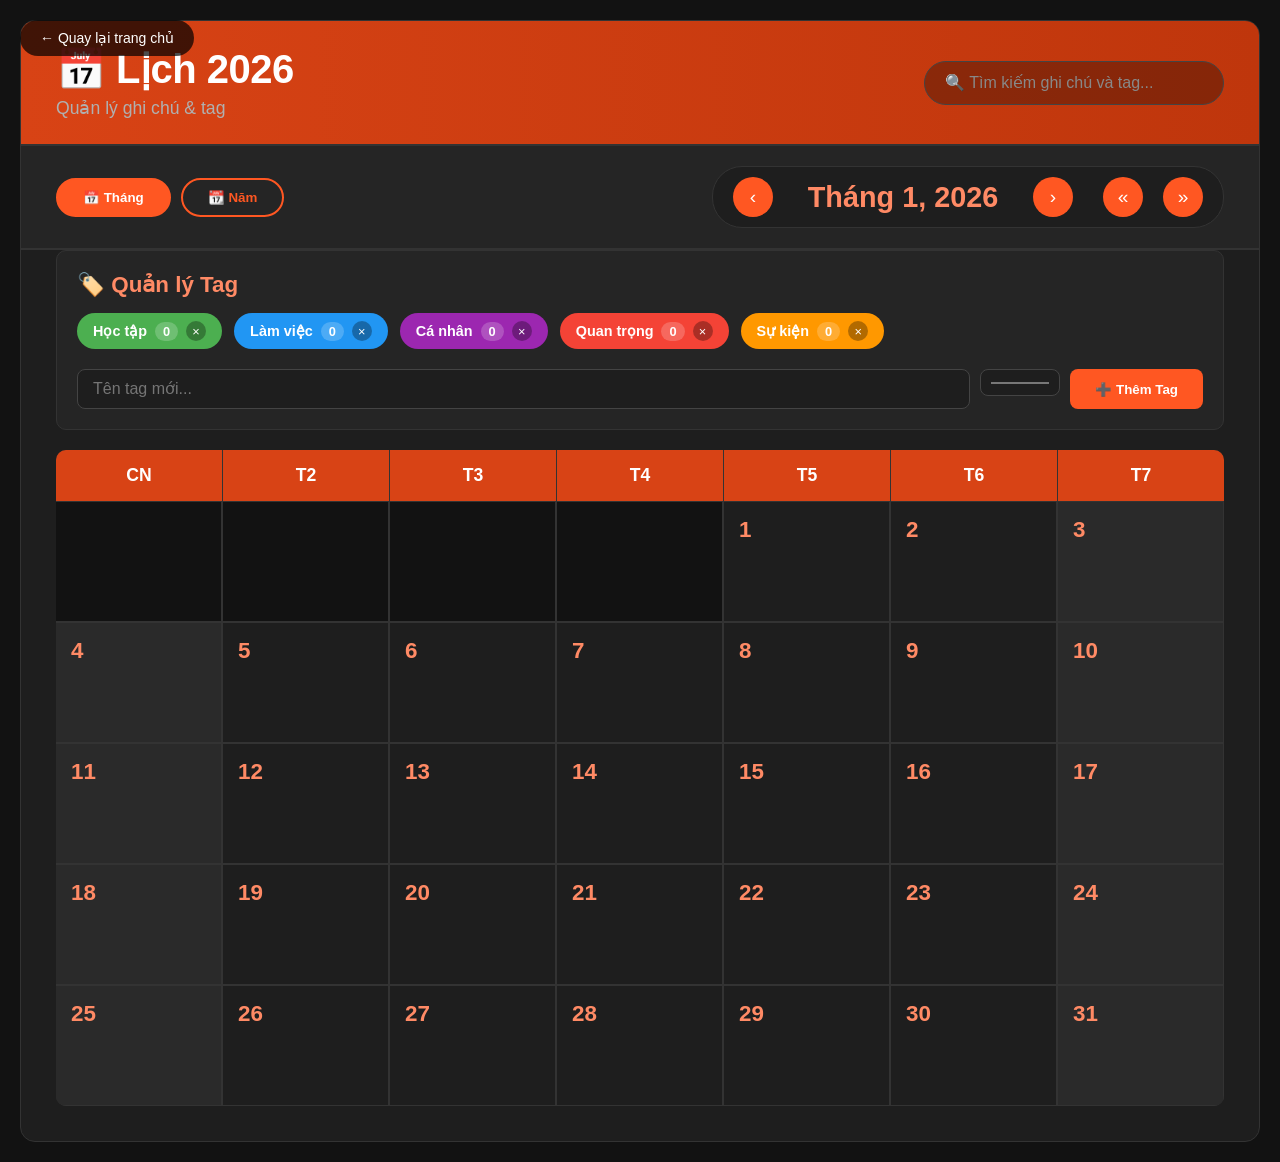
==== calendar.html @ 8f62c70f "Add files via upload" ====
<!DOCTYPE html>
<html lang="vi">
<head>
    <meta charset="UTF-8">
    <meta name="viewport" content="width=device-width, initial-scale=1.0, user-scalable=yes">
    <title>Lịch 2026 - Quản lý Ghi chú & Tag</title>
    <style>
        :root {
            /* Tông màu cam tối */
            --primary-dark: #D84315;
            --primary: #FF5722;
            --primary-light: #FF8A65;
            
            /* Nền tối */
            --bg-dark: #121212;
            --bg-card: #1E1E1E;
            --bg-card-light: #252525;
            --bg-hover: #2D2D2D;
            
            /* Chữ */
            --text-primary: #FFFFFF;
            --text-secondary: #B0B0B0;
            --text-muted: #888888;
            
            /* Border */
            --border-dark: #333333;
            --border-light: #444444;
            
            /* Weekend & Today */
            --weekend-bg: #2A2A2A;
            --today-bg: #332211;
            --today-border: #FF5722;
            
            /* Tags màu */
            --tag-study: #4CAF50;
            --tag-work: #2196F3;
            --tag-personal: #9C27B0;
            --tag-important: #F44336;
            --tag-event: #FF9800;
            --tag-default: #795548;
            
            /* Search highlight */
            --search-highlight: #FF9800;
            --search-bg: #332200;
        }

        /* Reset & Base */
        * {
            margin: 0;
            padding: 0;
            box-sizing: border-box;
            font-family: 'Segoe UI', 'Helvetica Neue', Arial, sans-serif;
        }

        body {
            background-color: var(--bg-dark);
            color: var(--text-primary);
            min-height: 100vh;
            padding: 20px;
        }

        /* Nút quay lại trang chủ */
        .back-home {
            position: fixed;
            top: 20px;
            left: 20px;
            background: rgba(0,0,0,0.7);
            color: white;
            border: none;
            padding: 10px 20px;
            border-radius: 30px;
            cursor: pointer;
            font-size: 14px;
            z-index: 1001;
            display: flex;
            align-items: center;
            gap: 8px;
            transition: all 0.3s;
            text-decoration: none;
            font-weight: 500;
        }

        .back-home:hover {
            background: rgba(0,0,0,0.9);
            transform: translateX(-5px);
        }

        /* Container */
        .container {
            max-width: 1400px;
            margin: 0 auto;
            background-color: var(--bg-card);
            border-radius: 15px;
            overflow: hidden;
            border: 1px solid var(--border-dark);
        }

        /* Header */
        .app-header {
            background: linear-gradient(90deg, var(--primary-dark) 0%, #BF360C 100%);
            padding: 25px 35px;
            display: flex;
            justify-content: space-between;
            align-items: center;
            flex-wrap: wrap;
            gap: 20px;
            border-bottom: 2px solid var(--border-dark);
        }

        .app-title {
            font-size: 2.5rem;
            font-weight: 700;
            letter-spacing: -0.5px;
        }

        .app-subtitle {
            font-size: 1.1rem;
            color: var(--text-secondary);
            margin-top: 5px;
        }

        .search-container {
            position: relative;
            width: 300px;
        }

        #global-search {
            width: 100%;
            padding: 12px 45px 12px 20px;
            background-color: rgba(0, 0, 0, 0.3);
            border: 1px solid var(--border-light);
            border-radius: 30px;
            color: var(--text-primary);
            font-size: 1rem;
            outline: none;
            transition: all 0.3s ease;
        }

        #global-search::placeholder {
            color: var(--text-muted);
        }

        #global-search:focus {
            background-color: rgba(0, 0, 0, 0.4);
            border-color: var(--primary);
            box-shadow: 0 0 0 2px rgba(255, 87, 34, 0.2);
        }

        /* Controls */
        .controls-panel {
            display: flex;
            justify-content: space-between;
            align-items: center;
            padding: 20px 35px;
            background-color: var(--bg-card-light);
            border-bottom: 2px solid var(--border-dark);
            flex-wrap: wrap;
            gap: 20px;
        }

        .view-controls {
            display: flex;
            gap: 10px;
        }

        .view-btn {
            padding: 10px 25px;
            border: 2px solid var(--primary);
            background-color: transparent;
            color: var(--primary);
            border-radius: 25px;
            cursor: pointer;
            font-weight: 600;
            transition: all 0.3s ease;
        }

        .view-btn:hover {
            background-color: var(--primary);
            color: var(--text-primary);
        }

        .view-btn.active {
            background-color: var(--primary);
            color: var(--text-primary);
        }

        .month-navigation {
            display: flex;
            align-items: center;
            gap: 20px;
            background-color: var(--bg-card);
            padding: 10px 20px;
            border-radius: 30px;
            border: 1px solid var(--border-dark);
        }

        .nav-btn {
            background-color: var(--primary);
            color: var(--text-primary);
            border: none;
            width: 40px;
            height: 40px;
            border-radius: 50%;
            font-size: 1.2rem;
            cursor: pointer;
            transition: all 0.3s ease;
            display: flex;
            align-items: center;
            justify-content: center;
        }

        .nav-btn:hover {
            background-color: var(--primary-dark);
            transform: scale(1.1);
        }

        #current-month-year {
            font-size: 1.8rem;
            font-weight: 600;
            color: var(--primary-light);
            min-width: 220px;
            text-align: center;
        }

        /* Tags Manager */
        .tags-manager {
            background-color: var(--bg-card-light);
            padding: 20px;
            border-radius: 10px;
            margin: 0 35px 20px;
            border: 1px solid var(--border-dark);
        }

        .tags-manager h3 {
            color: var(--primary-light);
            margin-bottom: 15px;
            font-size: 1.4rem;
        }

        .tags-container {
            display: flex;
            flex-wrap: wrap;
            gap: 12px;
            margin-bottom: 20px;
        }

        .tag-item {
            padding: 8px 16px;
            border-radius: 20px;
            color: white;
            font-weight: 600;
            font-size: 0.9rem;
            display: flex;
            align-items: center;
            gap: 8px;
            cursor: pointer;
            transition: all 0.2s ease;
            position: relative;
        }

        .tag-item:hover {
            transform: translateY(-2px);
            opacity: 0.9;
        }

        .delete-tag-btn {
            background: rgba(0, 0, 0, 0.3);
            border: none;
            color: white;
            width: 20px;
            height: 20px;
            border-radius: 50%;
            font-size: 0.8rem;
            cursor: pointer;
            display: flex;
            align-items: center;
            justify-content: center;
            transition: all 0.2s ease;
        }

        .delete-tag-btn:hover {
            background: rgba(0, 0, 0, 0.5);
            transform: scale(1.1);
        }

        .tag-count {
            background-color: rgba(255, 255, 255, 0.2);
            padding: 2px 8px;
            border-radius: 10px;
            font-size: 0.8rem;
        }

        .add-tag-form {
            display: flex;
            gap: 10px;
            flex-wrap: wrap;
        }

        #new-tag-name, #new-tag-color {
            padding: 10px 15px;
            background-color: var(--bg-card);
            border: 1px solid var(--border-light);
            border-radius: 8px;
            color: var(--text-primary);
            font-size: 1rem;
            outline: none;
            transition: border-color 0.3s ease;
        }

        #new-tag-name {
            flex: 1;
            min-width: 200px;
        }

        #new-tag-color {
            width: 80px;
            padding: 8px;
            cursor: pointer;
        }

        #new-tag-name:focus, #new-tag-color:focus {
            border-color: var(--primary);
        }

        #add-tag-btn {
            padding: 10px 25px;
            background-color: var(--primary);
            color: white;
            border: none;
            border-radius: 8px;
            cursor: pointer;
            font-weight: 600;
            transition: all 0.3s ease;
        }

        #add-tag-btn:hover {
            background-color: var(--primary-dark);
        }

        /* Calendar Container */
        .calendar-container {
            padding: 0 35px 35px;
        }

        /* Month View */
        .month-view {
            display: none;
        }

        .month-view.active {
            display: block;
        }

        .month-grid {
            display: grid;
            grid-template-columns: repeat(7, 1fr);
            gap: 1px;
            background-color: var(--border-dark);
            border-radius: 10px;
            overflow: hidden;
        }

        .day-header {
            background-color: var(--primary-dark);
            color: var(--text-primary);
            text-align: center;
            padding: 15px 5px;
            font-weight: 700;
            font-size: 1.1rem;
        }

        .day-cell {
            background-color: var(--bg-card);
            padding: 15px;
            min-height: 120px;
            cursor: pointer;
            transition: all 0.2s ease;
            position: relative;
            border-bottom: 1px solid var(--border-dark);
            border-right: 1px solid var(--border-dark);
        }

        .day-cell:hover {
            background-color: var(--bg-hover);
            transform: translateY(-2px);
            z-index: 1;
        }

        .day-cell.weekend {
            background-color: var(--weekend-bg);
        }

        .day-cell.other-month {
            background-color: var(--bg-dark);
            color: var(--text-muted);
        }

        .day-cell.today {
            background-color: var(--today-bg);
            border: 2px solid var(--today-border);
        }

        .day-cell.search-match {
            animation: pulse 1s ease;
            box-shadow: 0 0 0 3px var(--search-highlight);
            background-color: var(--search-bg);
        }

        @keyframes pulse {
            0% { transform: scale(1); }
            50% { transform: scale(1.02); }
            100% { transform: scale(1); }
        }

        .day-number {
            font-weight: 700;
            font-size: 1.4rem;
            color: var(--primary-light);
            margin-bottom: 10px;
        }

        .day-tags {
            display: flex;
            flex-wrap: wrap;
            gap: 4px;
            margin-bottom: 8px;
        }

        .day-tag {
            font-size: 0.7rem;
            padding: 3px 8px;
            border-radius: 10px;
            color: white;
            font-weight: 600;
        }

        .day-notes-preview {
            max-height: 60px;
            overflow: hidden;
            position: relative;
        }

        .note-title {
            font-weight: 600;
            color: var(--text-primary);
            font-size: 0.85rem;
            margin-bottom: 3px;
            white-space: nowrap;
            overflow: hidden;
            text-overflow: ellipsis;
        }

        .note-content-preview {
            font-size: 0.8rem;
            color: var(--text-secondary);
            line-height: 1.3;
            overflow: hidden;
            display: -webkit-box;
            -webkit-line-clamp: 2;
            -webkit-box-orient: vertical;
            line-clamp: 2;
            max-height: 2.6em;
        }

        /* Year View */
        .year-view {
            display: none;
        }

        .year-view.active {
            display: block;
        }

        .year-grid {
            display: grid;
            grid-template-columns: repeat(4, 1fr);
            gap: 20px;
        }

        .year-month {
            background-color: var(--bg-card);
            border-radius: 10px;
            overflow: hidden;
            border: 1px solid var(--border-dark);
            transition: transform 0.3s ease;
        }

        .year-month:hover {
            transform: translateY(-3px);
        }

        .year-month-header {
            background-color: var(--primary-dark);
            color: var(--text-primary);
            padding: 15px;
            text-align: center;
            font-weight: 700;
            font-size: 1.2rem;
        }

        .year-month-days {
            display: grid;
            grid-template-columns: repeat(7, 1fr);
            gap: 1px;
            background-color: var(--border-dark);
            padding: 1px;
        }

        .year-day {
            background-color: var(--bg-card-light);
            padding: 8px 5px;
            font-size: 0.85rem;
            text-align: center;
            min-height: 40px;
            cursor: pointer;
            position: relative;
            font-weight: 600;
            color: var(--text-primary);
        }

        .year-day.search-match {
            background-color: var(--search-bg);
            border: 2px solid var(--search-highlight);
        }

        .year-day.has-tag::after {
            content: '';
            position: absolute;
            bottom: 2px;
            left: 50%;
            transform: translateX(-50%);
            width: 6px;
            height: 6px;
            border-radius: 50%;
        }

        .year-day.has-note::before {
            content: '';
            position: absolute;
            top: 2px;
            left: 2px;
            width: 4px;
            height: 4px;
            background-color: var(--primary);
            border-radius: 50%;
        }

        .year-day.weekend {
            background-color: var(--weekend-bg);
            color: var(--primary-light);
        }

        .year-day.today {
            background-color: var(--today-bg);
            color: var(--primary-light);
            font-weight: bold;
        }

        /* Note Modal */
        .modal {
            display: none;
            position: fixed;
            top: 0;
            left: 0;
            width: 100%;
            height: 100%;
            background-color: rgba(0, 0, 0, 0.8);
            z-index: 1000;
            align-items: center;
            justify-content: center;
            padding: 20px;
        }

        .modal.active {
            display: flex;
            animation: fadeIn 0.3s ease;
        }

        @keyframes fadeIn {
            from { opacity: 0; }
            to { opacity: 1; }
        }

        .modal-content {
            background-color: var(--bg-card);
            width: 100%;
            max-width: 600px;
            border-radius: 15px;
            overflow: hidden;
            border: 1px solid var(--border-dark);
            animation: slideUp 0.4s ease;
        }

        @keyframes slideUp {
            from { transform: translateY(50px); opacity: 0; }
            to { transform: translateY(0); opacity: 1; }
        }

        .modal-header {
            background: linear-gradient(90deg, var(--primary-dark) 0%, #BF360C 100%);
            color: var(--text-primary);
            padding: 20px;
            display: flex;
            justify-content: space-between;
            align-items: center;
            border-bottom: 1px solid var(--border-dark);
        }

        .modal-title {
            font-size: 1.5rem;
            font-weight: 700;
        }

        .close-modal {
            background: none;
            border: none;
            color: var(--text-primary);
            font-size: 2rem;
            cursor: pointer;
            line-height: 1;
            transition: transform 0.3s ease;
        }

        .close-modal:hover {
            transform: rotate(90deg);
        }

        .modal-body {
            padding: 25px;
        }

        .selected-date {
            font-size: 1.3rem;
            color: var(--primary-light);
            margin-bottom: 20px;
            font-weight: 600;
            text-align: center;
            padding-bottom: 15px;
            border-bottom: 1px solid var(--border-dark);
        }

        .note-form-section {
            margin-bottom: 20px;
        }

        .section-title {
            font-size: 1.1rem;
            color: var(--primary-light);
            margin-bottom: 10px;
            font-weight: 600;
        }

        #note-title {
            width: 100%;
            padding: 12px;
            background-color: var(--bg-card-light);
            border: 1px solid var(--border-light);
            border-radius: 8px;
            color: var(--text-primary);
            font-size: 1.1rem;
            font-weight: 600;
            outline: none;
            transition: border-color 0.3s ease;
            margin-bottom: 15px;
        }

        #note-title:focus {
            border-color: var(--primary);
        }

        #note-content {
            width: 100%;
            height: 180px;
            padding: 12px;
            background-color: var(--bg-card-light);
            border: 1px solid var(--border-light);
            border-radius: 8px;
            color: var(--text-primary);
            font-size: 1rem;
            resize: vertical;
            outline: none;
            transition: border-color 0.3s ease;
            line-height: 1.5;
        }

        #note-content:focus {
            border-color: var(--primary);
        }

        .tags-selection {
            display: flex;
            flex-wrap: wrap;
            gap: 10px;
            margin-top: 10px;
        }

        .tag-option {
            padding: 8px 16px;
            border-radius: 20px;
            font-weight: 600;
            cursor: pointer;
            transition: all 0.3s ease;
            border: 2px solid transparent;
            color: white;
        }

        .tag-option:hover {
            transform: translateY(-2px);
            opacity: 0.9;
        }

        .tag-option.selected {
            border: 2px solid white;
            box-shadow: 0 0 0 2px var(--primary-dark);
        }

        .modal-actions {
            display: flex;
            justify-content: flex-end;
            gap: 15px;
            margin-top: 25px;
            padding-top: 20px;
            border-top: 1px solid var(--border-dark);
        }

        .modal-btn {
            padding: 10px 25px;
            border-radius: 25px;
            border: none;
            font-weight: 600;
            cursor: pointer;
            transition: all 0.3s ease;
            font-size: 1rem;
        }

        .save-btn {
            background-color: var(--primary);
            color: white;
        }

        .save-btn:hover {
            background-color: var(--primary-dark);
            transform: translateY(-2px);
        }

        .cancel-btn {
            background-color: var(--bg-card-light);
            color: var(--text-secondary);
            border: 1px solid var(--border-light);
        }

        .cancel-btn:hover {
            background-color: var(--bg-hover);
        }

        .delete-btn {
            background-color: #C62828;
            color: white;
        }

        .delete-btn:hover {
            background-color: #B71C1C;
        }

        /* Search Results Highlight */
        .search-highlight {
            background-color: var(--search-highlight);
            padding: 2px 4px;
            border-radius: 4px;
            font-weight: bold;
            color: black;
        }

        /* Responsive */
        @media (max-width: 1200px) {
            .year-grid {
                grid-template-columns: repeat(3, 1fr);
            }
        }

        @media (max-width: 992px) {
            .month-grid {
                grid-template-columns: repeat(7, 1fr);
            }
            
            .year-grid {
                grid-template-columns: repeat(2, 1fr);
            }
            
            .controls-panel {
                flex-direction: column;
                align-items: stretch;
            }
            
            .month-navigation {
                justify-content: center;
            }
        }

        @media (max-width: 768px) {
            .app-header {
                flex-direction: column;
                text-align: center;
            }
            
            .search-container {
                width: 100%;
            }
            
            .year-grid {
                grid-template-columns: 1fr;
            }
            
            .day-cell {
                min-height: 100px;
                padding: 10px;
            }
            
            .day-number {
                font-size: 1.2rem;
            }
        }

        @media (max-width: 576px) {
            .container {
                border-radius: 8px;
            }
            
            .app-header, .controls-panel, .tags-manager, .calendar-container {
                padding-left: 20px;
                padding-right: 20px;
            }
            
            .add-tag-form {
                flex-direction: column;
            }
            
            #new-tag-name {
                min-width: unset;
            }
        }
    </style>
</head>
<body>
    <a href="index.html" class="back-home">← Quay lại trang chủ</a>

    <div class="container">
        <!-- Header -->
        <header class="app-header">
            <div class="header-left">
                <div class="app-title">📅 Lịch 2026</div>
                <div class="app-subtitle">Quản lý ghi chú & tag</div>
            </div>
            <div class="search-container">
                <input type="text" id="global-search" placeholder="🔍 Tìm kiếm ghi chú và tag...">
            </div>
        </header>

        <!-- Controls -->
        <div class="controls-panel">
            <div class="view-controls">
                <button class="view-btn active" id="month-view-btn" type="button">📅 Tháng</button>
                <button class="view-btn" id="year-view-btn" type="button">📆 Năm</button>
            </div>
            
            <div class="month-navigation">
                <button class="nav-btn" id="prev-month" type="button">‹</button>
                <div id="current-month-year">Tháng 1, 2026</div>
                <button class="nav-btn" id="next-month" type="button">›</button>
                <button class="nav-btn" id="prev-year" type="button" style="margin-left: 10px;">«</button>
                <button class="nav-btn" id="next-year" type="button">»</button>
            </div>
        </div>

        <!-- Tags Manager -->
        <div class="tags-manager">
            <h3>🏷️ Quản lý Tag</h3>
            <div class="tags-container" id="tags-container">
                <!-- Tags sẽ được tạo bằng JavaScript -->
            </div>
            <div class="add-tag-form">
                <input type="text" id="new-tag-name" placeholder="Tên tag mới...">
                <input type="color" id="new-tag-color" value="#FF5722">
                <button id="add-tag-btn" type="button">➕ Thêm Tag</button>
            </div>
        </div>

        <!-- Calendar Views -->
        <div class="calendar-container">
            <!-- Month View -->
            <div class="month-view active" id="month-view">
                <div class="month-grid" id="month-grid">
                    <!-- Calendar sẽ được tạo bằng JavaScript -->
                </div>
            </div>
            
            <!-- Year View -->
            <div class="year-view" id="year-view">
                <div class="year-grid" id="year-grid">
                    <!-- Năm sẽ được tạo bằng JavaScript -->
                </div>
            </div>
        </div>
    </div>

    <!-- Note Modal -->
    <div class="modal" id="note-modal">
        <div class="modal-content">
            <div class="modal-header">
                <div class="modal-title">📝 Ghi chú</div>
                <button class="close-modal" id="close-modal" type="button">×</button>
            </div>
            <div class="modal-body">
                <div class="selected-date" id="selected-date">1 Tháng 1, 2026</div>
                
                <div class="note-form-section">
                    <div class="section-title">📌 Tiêu đề ghi chú</div>
                    <input type="text" id="note-title" placeholder="Nhập tiêu đề...">
                </div>
                
                <div class="note-form-section">
                    <div class="section-title">📄 Nội dung ghi chú</div>
                    <textarea id="note-content" placeholder="Nhập nội dung..."></textarea>
                </div>
                
                <div class="note-form-section">
                    <div class="section-title">🏷️ Chọn Tag</div>
                    <div class="tags-selection" id="tags-selection">
                        <!-- Tag options sẽ được tạo bằng JavaScript -->
                    </div>
                </div>
                
                <div class="modal-actions">
                    <button class="modal-btn delete-btn" id="delete-note" type="button">🗑️ Xóa</button>
                    <button class="modal-btn cancel-btn" id="cancel-note" type="button">❌ Hủy</button>
                    <button class="modal-btn save-btn" id="save-note" type="button">💾 Lưu</button>
                </div>
            </div>
        </div>
    </div>

    <script>
        // Dữ liệu ứng dụng
        const appData = {
            currentYear: 2026,
            currentMonth: 0,
            notes: JSON.parse(localStorage.getItem('calendarNotes')) || {},
            tags: JSON.parse(localStorage.getItem('calendarTags')) || {
                'Học tập': { color: '#4CAF50', count: 0 },
                'Làm việc': { color: '#2196F3', count: 0 },
                'Cá nhân': { color: '#9C27B0', count: 0 },
                'Quan trọng': { color: '#F44336', count: 0 },
                'Sự kiện': { color: '#FF9800', count: 0 }
            },
            selectedDate: null,
            searchQuery: '',
            viewMode: 'month'
        };

        // Tên tháng tiếng Việt
        const monthNames = [
            "Tháng 1", "Tháng 2", "Tháng 3", "Tháng 4", 
            "Tháng 5", "Tháng 6", "Tháng 7", "Tháng 8", 
            "Tháng 9", "Tháng 10", "Tháng 11", "Tháng 12"
        ];

        // Tên ngày trong tuần
        const dayNames = ["CN", "T2", "T3", "T4", "T5", "T6", "T7"];

        // Khởi tạo ứng dụng
        function initApp() {
            updateMonthYearDisplay();
            renderTags();
            renderMonthView();
            renderYearView();
            setupEventListeners();
        }

        // Cập nhật hiển thị tháng/năm
        function updateMonthYearDisplay() {
            const display = document.getElementById('current-month-year');
            if (display) {
                display.textContent = `${monthNames[appData.currentMonth]}, ${appData.currentYear}`;
            }
        }

        // Render tag manager với nút xóa
        function renderTags() {
            const tagsContainer = document.getElementById('tags-container');
            if (!tagsContainer) return;
            
            tagsContainer.innerHTML = '';
            
            Object.entries(appData.tags).forEach(([tagName, tagData]) => {
                const tagElement = document.createElement('div');
                tagElement.className = 'tag-item';
                tagElement.innerHTML = `
                    ${tagName}
                    <span class="tag-count">${tagData.count}</span>
                    <button class="delete-tag-btn" data-tag="${tagName}">×</button>
                `;
                tagElement.style.backgroundColor = tagData.color;
                tagsContainer.appendChild(tagElement);
            });
            
            // Thêm sự kiện xóa tag
            document.querySelectorAll('.delete-tag-btn').forEach(btn => {
                btn.addEventListener('click', function(e) {
                    e.stopPropagation();
                    const tagName = this.getAttribute('data-tag');
                    deleteTag(tagName);
                });
            });
        }

        // Xóa tag
        function deleteTag(tagName) {
            if (!confirm(`Bạn có chắc muốn xóa tag "${tagName}"? Ghi chú có tag này sẽ bị xóa tag đó.`)) {
                return;
            }
            
            // Xóa tag khỏi danh sách
            delete appData.tags[tagName];
            
            // Xóa tag khỏi tất cả các ghi chú
            Object.values(appData.notes).forEach(note => {
                if (note.tags) {
                    note.tags = note.tags.filter(t => t !== tagName);
                }
            });
            
            // Lưu vào localStorage
            localStorage.setItem('calendarNotes', JSON.stringify(appData.notes));
            localStorage.setItem('calendarTags', JSON.stringify(appData.tags));
            
            // Cập nhật giao diện
            renderTags();
            updateCalendarViews();
        }

        // Render month view
        function renderMonthView() {
            const monthGrid = document.getElementById('month-grid');
            if (!monthGrid) return;
            
            monthGrid.innerHTML = '';
            
            // Thêm header các ngày trong tuần
            dayNames.forEach(day => {
                const dayHeader = document.createElement('div');
                dayHeader.className = 'day-header';
                dayHeader.textContent = day;
                monthGrid.appendChild(dayHeader);
            });
            
            // Tính toán ngày đầu tiên và cuối cùng của tháng
            const firstDay = new Date(appData.currentYear, appData.currentMonth, 1);
            const lastDay = new Date(appData.currentYear, appData.currentMonth + 1, 0);
            const daysInMonth = lastDay.getDate();
            const startingDay = firstDay.getDay();
            
            // Thêm các ô trống trước ngày đầu tiên
            for (let i = 0; i < startingDay; i++) {
                const emptyCell = document.createElement('div');
                emptyCell.className = 'day-cell other-month';
                monthGrid.appendChild(emptyCell);
            }
            
            // Thêm các ngày trong tháng
            for (let day = 1; day <= daysInMonth; day++) {
                const dayCell = createDayCell(day);
                monthGrid.appendChild(dayCell);
            }
            
            // Highlight kết quả tìm kiếm
            highlightSearch();
        }

        // Tạo ô ngày cho month view
        function createDayCell(day) {
            const date = new Date(appData.currentYear, appData.currentMonth, day);
            const dateKey = formatDateKey(date);
            const dayCell = document.createElement('div');
            dayCell.className = 'day-cell';
            dayCell.dataset.date = dateKey;
            
            // Kiểm tra cuối tuần
            if (date.getDay() === 0 || date.getDay() === 6) {
                dayCell.classList.add('weekend');
            }
            
            // Kiểm tra ngày hôm nay
            const today = new Date();
            if (date.toDateString() === today.toDateString()) {
                dayCell.classList.add('today');
            }
            
            // Thêm số ngày
            const dayNumber = document.createElement('div');
            dayNumber.className = 'day-number';
            dayNumber.textContent = day;
            dayCell.appendChild(dayNumber);
            
            // Thêm tags
            const noteData = appData.notes[dateKey];
            if (noteData && noteData.tags && noteData.tags.length > 0) {
                const tagsContainer = document.createElement('div');
                tagsContainer.className = 'day-tags';
                
                noteData.tags.forEach(tagName => {
                    const tagElement = document.createElement('span');
                    tagElement.className = 'day-tag';
                    tagElement.textContent = tagName;
                    tagElement.style.backgroundColor = appData.tags[tagName]?.color || '#666';
                    tagsContainer.appendChild(tagElement);
                });
                
                dayCell.appendChild(tagsContainer);
            }
            
            // Thêm xem trước ghi chú
            if (noteData) {
                const notesPreview = document.createElement('div');
                notesPreview.className = 'day-notes-preview';
                
                const noteTitle = document.createElement('div');
                noteTitle.className = 'note-title';
                noteTitle.innerHTML = highlightText(noteData.title || 'Không có tiêu đề');
                notesPreview.appendChild(noteTitle);
                
                const noteContent = document.createElement('div');
                noteContent.className = 'note-content-preview';
                const contentPreview = noteData.content ? noteData.content.substring(0, 100) : '';
                noteContent.innerHTML = highlightText(contentPreview);
                notesPreview.appendChild(noteContent);
                
                dayCell.appendChild(notesPreview);
            }
            
            // Thêm sự kiện click
            dayCell.addEventListener('click', (e) => {
                e.stopPropagation();
                openNoteModal(dateKey);
            });
            
            return dayCell;
        }

        // Render year view
        function renderYearView() {
            const yearGrid = document.getElementById('year-grid');
            if (!yearGrid) return;
            
            yearGrid.innerHTML = '';
            
            for (let month = 0; month < 12; month++) {
                const yearMonth = createYearMonth(month);
                yearGrid.appendChild(yearMonth);
            }
            
            // Highlight kết quả tìm kiếm
            highlightYearSearch();
        }

        // Tạo tháng cho year view
        function createYearMonth(monthIndex) {
            const yearMonth = document.createElement('div');
            yearMonth.className = 'year-month';
            
            const header = document.createElement('div');
            header.className = 'year-month-header';
            header.textContent = monthNames[monthIndex];
            yearMonth.appendChild(header);
            
            const daysGrid = document.createElement('div');
            daysGrid.className = 'year-month-days';
            
            // Thêm header các ngày trong tuần
            dayNames.forEach(day => {
                const dayHeader = document.createElement('div');
                dayHeader.className = 'day-header';
                dayHeader.textContent = day;
                dayHeader.style.fontSize = '0.8rem';
                dayHeader.style.padding = '5px';
                daysGrid.appendChild(dayHeader);
            });
            
            // Tính toán ngày đầu tiên
            const firstDay = new Date(appData.currentYear, monthIndex, 1);
            const lastDay = new Date(appData.currentYear, monthIndex + 1, 0);
            const daysInMonth = lastDay.getDate();
            const startingDay = firstDay.getDay();
            
            // Thêm ô trống
            for (let i = 0; i < startingDay; i++) {
                const emptyDay = document.createElement('div');
                emptyDay.className = 'year-day';
                emptyDay.style.visibility = 'hidden';
                daysGrid.appendChild(emptyDay);
            }
            
            // Thêm các ngày
            for (let day = 1; day <= daysInMonth; day++) {
                const yearDay = createYearDay(monthIndex, day);
                daysGrid.appendChild(yearDay);
            }
            
            yearMonth.appendChild(daysGrid);
            return yearMonth;
        }

        // Tạo ngày cho year view
        function createYearDay(monthIndex, day) {
            const date = new Date(appData.currentYear, monthIndex, day);
            const dateKey = formatDateKey(date);
            const yearDay = document.createElement('div');
            yearDay.className = 'year-day';
            yearDay.textContent = day;
            yearDay.dataset.date = dateKey;
            
            // Kiểm tra cuối tuần
            if (date.getDay() === 0 || date.getDay() === 6) {
                yearDay.classList.add('weekend');
            }
            
            // Kiểm tra ngày hôm nay
            const today = new Date();
            if (date.toDateString() === today.toDateString()) {
                yearDay.classList.add('today');
            }
            
            // Kiểm tra có ghi chú không
            if (appData.notes[dateKey]) {
                yearDay.classList.add('has-note');
            }
            
            // Kiểm tra có tag không
            const noteData = appData.notes[dateKey];
            if (noteData && noteData.tags && noteData.tags.length > 0) {
                yearDay.classList.add('has-tag');
                yearDay.style.borderBottom = `3px solid ${appData.tags[noteData.tags[0]]?.color || '#666'}`;
            }
            
            // Sự kiện click - chỉ mở modal, không chuyển view
            yearDay.addEventListener('click', (e) => {
                e.stopPropagation();
                openNoteModal(dateKey);
            });
            
            return yearDay;
        }

        // Mở modal ghi chú
        function openNoteModal(dateKey) {
            appData.selectedDate = dateKey;
            const date = parseDateKey(dateKey);
            
            // Cập nhật tiêu đề
            const selectedDateElement = document.getElementById('selected-date');
            if (selectedDateElement) {
                selectedDateElement.textContent = 
                    `${date.getDate()} ${monthNames[date.getMonth()]}, ${date.getFullYear()}`;
            }
            
            // Lấy dữ liệu ghi chú hiện tại
            const noteData = appData.notes[dateKey] || { title: '', content: '', tags: [] };
            
            // Điền form
            const noteTitleInput = document.getElementById('note-title');
            const noteContentInput = document.getElementById('note-content');
            if (noteTitleInput) noteTitleInput.value = noteData.title || '';
            if (noteContentInput) noteContentInput.value = noteData.content || '';
            
            // Render tag options
            renderTagOptions(noteData.tags || []);
            
            // Hiển thị modal
            const modal = document.getElementById('note-modal');
            if (modal) {
                modal.classList.add('active');
                
                // Tự động focus
                setTimeout(() => {
                    if (noteTitleInput) noteTitleInput.focus();
                }, 100);
            }
        }

        // Render tag options trong modal
        function renderTagOptions(selectedTags = []) {
            const tagsSelection = document.getElementById('tags-selection');
            if (!tagsSelection) return;
            
            tagsSelection.innerHTML = '';
            
            Object.entries(appData.tags).forEach(([tagName, tagData]) => {
                const tagOption = document.createElement('div');
                tagOption.className = `tag-option ${selectedTags.includes(tagName) ? 'selected' : ''}`;
                tagOption.textContent = tagName;
                tagOption.style.backgroundColor = tagData.color;
                
                tagOption.addEventListener('click', (e) => {
                    e.stopPropagation();
                    tagOption.classList.toggle('selected');
                });
                
                tagsSelection.appendChild(tagOption);
            });
        }

        // Lấy các tag đã chọn
        function getSelectedTags() {
            const tagOptions = document.querySelectorAll('.tag-option.selected');
            return Array.from(tagOptions).map(option => option.textContent);
        }

        // Lưu ghi chú
        function saveNote() {
            if (!appData.selectedDate) return;
            
            const noteTitleInput = document.getElementById('note-title');
            const noteContentInput = document.getElementById('note-content');
            
            if (!noteTitleInput || !noteContentInput) return;
            
            const title = noteTitleInput.value.trim();
            const content = noteContentInput.value.trim();
            const selectedTags = getSelectedTags();
            
            if (!title && !content && selectedTags.length === 0) {
                // Xóa ghi chú nếu không có nội dung
                delete appData.notes[appData.selectedDate];
            } else {
                // Lưu ghi chú
                appData.notes[appData.selectedDate] = {
                    title,
                    content,
                    tags: selectedTags,
                    lastModified: new Date().toISOString()
                };
                
                // Cập nhật tag count
                updateTagCounts();
            }
            
            // Lưu vào localStorage
            localStorage.setItem('calendarNotes', JSON.stringify(appData.notes));
            localStorage.setItem('calendarTags', JSON.stringify(appData.tags));
            
            // Cập nhật giao diện
            updateCalendarViews();
            closeNoteModal();
        }

        // Xóa ghi chú
        function deleteNote() {
            if (!appData.selectedDate) return;
            
            if (confirm('Bạn có chắc chắn muốn xóa ghi chú này?')) {
                delete appData.notes[appData.selectedDate];
                
                // Cập nhật tag counts
                updateTagCounts();
                
                // Lưu vào localStorage
                localStorage.setItem('calendarNotes', JSON.stringify(appData.notes));
                localStorage.setItem('calendarTags', JSON.stringify(appData.tags));
                
                // Cập nhật giao diện
                updateCalendarViews();
                closeNoteModal();
            }
        }

        // Cập nhật số lần sử dụng tag
        function updateTagCounts() {
            // Reset counts
            Object.keys(appData.tags).forEach(tagName => {
                appData.tags[tagName].count = 0;
            });
            
            // Đếm lại
            Object.values(appData.notes).forEach(note => {
                if (note.tags) {
                    note.tags.forEach(tagName => {
                        if (appData.tags[tagName]) {
                            appData.tags[tagName].count++;
                        }
                    });
                }
            });
        }

        // Đóng modal
        function closeNoteModal() {
            const modal = document.getElementById('note-modal');
            if (modal) {
                modal.classList.remove('active');
            }
            appData.selectedDate = null;
        }

        // Thêm tag mới
        function addNewTag() {
            const tagNameInput = document.getElementById('new-tag-name');
            const tagColorInput = document.getElementById('new-tag-color');
            
            if (!tagNameInput || !tagColorInput) return;
            
            const tagName = tagNameInput.value.trim();
            const tagColor = tagColorInput.value;
            
            if (!tagName) {
                alert('Vui lòng nhập tên tag!');
                return;
            }
            
            if (appData.tags[tagName]) {
                alert('Tag này đã tồn tại!');
                return;
            }
            
            // Thêm tag mới
            appData.tags[tagName] = {
                color: tagColor,
                count: 0
            };
            
            // Lưu vào localStorage
            localStorage.setItem('calendarTags', JSON.stringify(appData.tags));
            
            // Cập nhật giao diện
            renderTags();
            
            // Reset form
            tagNameInput.value = '';
        }

        // Tìm kiếm
        function performSearch() {
            const searchInput = document.getElementById('global-search');
            if (searchInput) {
                appData.searchQuery = searchInput.value.toLowerCase().trim();
                highlightSearch();
                highlightYearSearch();
            }
        }

        // Highlight kết quả tìm kiếm trong month view
        function highlightSearch() {
            // Xóa highlight cũ
            document.querySelectorAll('.day-cell.search-match').forEach(cell => {
                cell.classList.remove('search-match');
            });
            
            if (!appData.searchQuery) {
                document.querySelectorAll('.search-highlight').forEach(el => {
                    el.outerHTML = el.innerHTML;
                });
                return;
            }
            
            // Highlight trong month view
            const dayCells = document.querySelectorAll('.day-cell');
            dayCells.forEach(cell => {
                const noteData = appData.notes[cell.dataset.date];
                if (noteData) {
                    const title = noteData.title || '';
                    const content = noteData.content || '';
                    const tags = noteData.tags || [];
                    
                    const searchText = `${title} ${content} ${tags.join(' ')}`.toLowerCase();
                    
                    if (searchText.includes(appData.searchQuery)) {
                        cell.classList.add('search-match');
                        
                        // Highlight text
                        const titleElement = cell.querySelector('.note-title');
                        const contentElement = cell.querySelector('.note-content-preview');
                        
                        if (titleElement) {
                            titleElement.innerHTML = highlightText(title);
                        }
                        if (contentElement) {
                            contentElement.innerHTML = highlightText(content.substring(0, 100));
                        }
                    }
                }
            });
        }

        // Highlight kết quả tìm kiếm trong year view
        function highlightYearSearch() {
            // Xóa highlight cũ
            document.querySelectorAll('.year-day.search-match').forEach(cell => {
                cell.classList.remove('search-match');
            });
            
            if (!appData.searchQuery) return;
            
            // Highlight trong year view
            const yearDays = document.querySelectorAll('.year-day');
            yearDays.forEach(day => {
                const noteData = appData.notes[day.dataset.date];
                if (noteData) {
                    const title = noteData.title || '';
                    const content = noteData.content || '';
                    const tags = noteData.tags || [];
                    
                    const searchText = `${title} ${content} ${tags.join(' ')}`.toLowerCase();
                    
                    if (searchText.includes(appData.searchQuery)) {
                        day.classList.add('search-match');
                    }
                }
            });
        }

        // Highlight text với search query
        function highlightText(text) {
            if (!appData.searchQuery || !text) return text;
            
            try {
                const regex = new RegExp(`(${escapeRegExp(appData.searchQuery)})`, 'gi');
                return text.replace(regex, '<span class="search-highlight">$1</span>');
            } catch (e) {
                return text;
            }
        }

        // Escape regex special characters
        function escapeRegExp(string) {
            return string.replace(/[.*+?^${}()|[\]\\]/g, '\\$&');
        }

        // Cập nhật tất cả views
        function updateCalendarViews() {
            renderMonthView();
            renderYearView();
            renderTags();
        }

        // Chuyển đổi view mode
        function switchViewMode(mode) {
            appData.viewMode = mode;
            
            // Cập nhật nút
            const monthViewBtn = document.getElementById('month-view-btn');
            const yearViewBtn = document.getElementById('year-view-btn');
            if (monthViewBtn) monthViewBtn.classList.toggle('active', mode === 'month');
            if (yearViewBtn) yearViewBtn.classList.toggle('active', mode === 'year');
            
            // Hiển thị view đúng
            const monthView = document.getElementById('month-view');
            const yearView = document.getElementById('year-view');
            if (monthView) monthView.classList.toggle('active', mode === 'month');
            if (yearView) yearView.classList.toggle('active', mode === 'year');
        }

        // Chuyển tháng
        function changeMonth(delta) {
            appData.currentMonth += delta;
            
            if (appData.currentMonth < 0) {
                appData.currentMonth = 11;
                appData.currentYear--;
            } else if (appData.currentMonth > 11) {
                appData.currentMonth = 0;
                appData.currentYear++;
            }
            
            updateMonthYearDisplay();
            renderMonthView();
        }

        // Chuyển năm
        function changeYear(delta) {
            appData.currentYear += delta;
            updateMonthYearDisplay();
            renderMonthView();
            renderYearView();
        }

        // Format date key
        function formatDateKey(date) {
            return `${date.getFullYear()}-${String(date.getMonth() + 1).padStart(2, '0')}-${String(date.getDate()).padStart(2, '0')}`;
        }

        // Parse date key
        function parseDateKey(dateKey) {
            const [year, month, day] = dateKey.split('-').map(Number);
            return new Date(year, month - 1, day);
        }

        // Thiết lập event listeners
        function setupEventListeners() {
            // Navigation
            const prevMonthBtn = document.getElementById('prev-month');
            const nextMonthBtn = document.getElementById('next-month');
            const prevYearBtn = document.getElementById('prev-year');
            const nextYearBtn = document.getElementById('next-year');
            
            if (prevMonthBtn) prevMonthBtn.addEventListener('click', () => changeMonth(-1));
            if (nextMonthBtn) nextMonthBtn.addEventListener('click', () => changeMonth(1));
            if (prevYearBtn) prevYearBtn.addEventListener('click', () => changeYear(-1));
            if (nextYearBtn) nextYearBtn.addEventListener('click', () => changeYear(1));
            
            // View modes
            const monthViewBtn = document.getElementById('month-view-btn');
            const yearViewBtn = document.getElementById('year-view-btn');
            
            if (monthViewBtn) monthViewBtn.addEventListener('click', () => switchViewMode('month'));
            if (yearViewBtn) yearViewBtn.addEventListener('click', () => switchViewMode('year'));
            
            // Tags
            const addTagBtn = document.getElementById('add-tag-btn');
            const newTagNameInput = document.getElementById('new-tag-name');
            
            if (addTagBtn) addTagBtn.addEventListener('click', addNewTag);
            if (newTagNameInput) {
                newTagNameInput.addEventListener('keypress', (e) => {
                    if (e.key === 'Enter') addNewTag();
                });
            }
            
            // Search
            const globalSearch = document.getElementById('global-search');
            if (globalSearch) {
                globalSearch.addEventListener('input', performSearch);
            }
            
            // Modal
            const closeModalBtn = document.getElementById('close-modal');
            const cancelNoteBtn = document.getElementById('cancel-note');
            const saveNoteBtn = document.getElementById('save-note');
            const deleteNoteBtn = document.getElementById('delete-note');
            
            if (closeModalBtn) closeModalBtn.addEventListener('click', closeNoteModal);
            if (cancelNoteBtn) cancelNoteBtn.addEventListener('click', closeNoteModal);
            if (saveNoteBtn) saveNoteBtn.addEventListener('click', saveNote);
            if (deleteNoteBtn) deleteNoteBtn.addEventListener('click', deleteNote);
            
            // Đóng modal khi click bên ngoài
            const modal = document.getElementById('note-modal');
            if (modal) {
                modal.addEventListener('click', (e) => {
                    if (e.target === modal) {
                        closeNoteModal();
                    }
                });
            }
            
            // Keyboard shortcuts
            document.addEventListener('keydown', (e) => {
                // ESC để đóng modal
                if (e.key === 'Escape' && modal && modal.classList.contains('active')) {
                    closeNoteModal();
                }
                
                // Ctrl+S để lưu trong modal
                if (e.ctrlKey && e.key === 's' && modal && modal.classList.contains('active')) {
                    e.preventDefault();
                    saveNote();
                }
            });
        }

        // Khởi chạy ứng dụng khi trang tải xong
        document.addEventListener('DOMContentLoaded', initApp);
    </script>
</body>
</html>
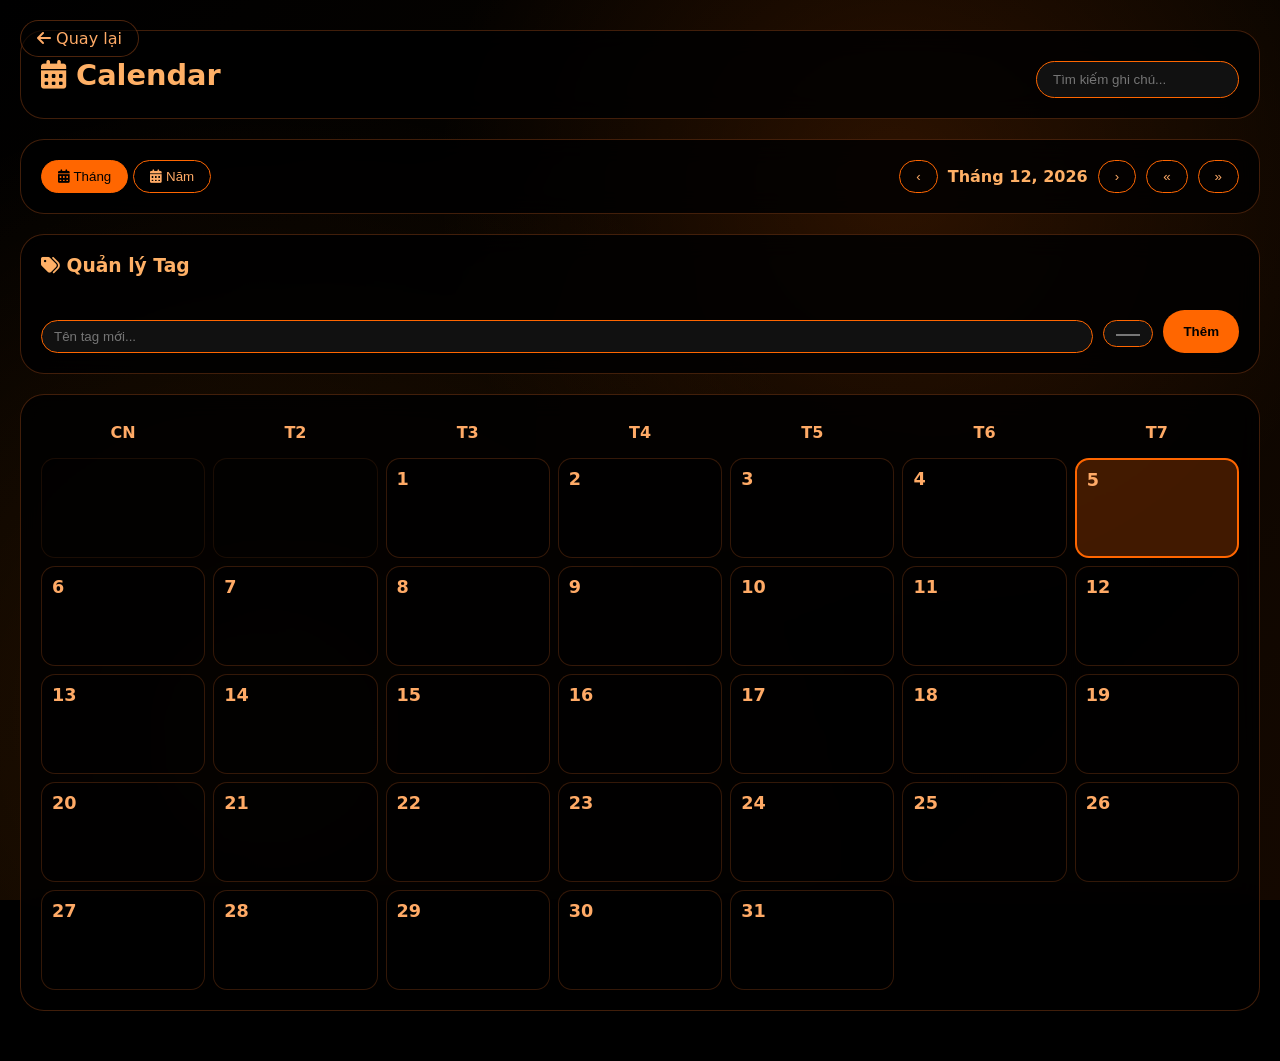
==== commit 3cfe9322: "Add files via upload" ====
--- a/calendar.html
+++ b/calendar.html
@@ -2,1671 +2,950 @@
 <html lang="vi">
 <head>
     <meta charset="UTF-8">
-    <meta name="viewport" content="width=device-width, initial-scale=1.0, user-scalable=yes">
-    <title>Lịch 2026 - Quản lý Ghi chú & Tag</title>
+    <meta name="viewport" content="width=device-width, initial-scale=1.0">
+    <title>Lịch</title>
+
+    <!-- Font Awesome -->
+    <link rel="stylesheet" href="https://cdnjs.cloudflare.com/ajax/libs/font-awesome/6.5.1/css/all.min.css">
+     <link rel="shortcut icon" href="favicon.ico">
     <style>
-        :root {
-            /* Tông màu cam tối */
-            --primary-dark: #D84315;
-            --primary: #FF5722;
-            --primary-light: #FF8A65;
+/* ===== RESET ===== */
+*{margin:0;padding:0;box-sizing:border-box}
+
+/* ===== BODY ===== */
+body{
+    font-family:'Segoe UI','Poppins',system-ui;
+    background:#000;
+    min-height:100vh;
+    position:relative;
+    color:#fff;
+}
+
+/* nền giống index */
+body::before{
+    content:'';
+    position:fixed;
+    inset:0;
+    background:
+        radial-gradient(circle at 70% 20%, rgba(255,100,0,0.15), transparent 40%),
+        radial-gradient(circle at 20% 80%, rgba(255,120,0,0.12), transparent 50%),
+        linear-gradient(135deg,#000 0%,#0a0500 60%,#140800 100%);
+    z-index:-2;
+}
+body::after{
+    content:'';
+    position:fixed;
+    inset:0;
+    background-image:
+        radial-gradient(1px 1px at 20% 30%, rgba(255,150,80,.4), transparent),
+        radial-gradient(1px 1px at 80% 70%, rgba(255,120,50,.4), transparent);
+    z-index:-1;
+}
+
+/* ===== BACK ===== */
+.back-home{
+    position:fixed;
+    top:20px;
+    left:20px;
+    background:rgba(0,0,0,.6);
+    border:1px solid rgba(255,120,40,.3);
+    padding:8px 16px;
+    border-radius:30px;
+    color:#ffaa66;
+    text-decoration:none;
+    z-index:1000;
+}
+.back-home:hover{
+    background:#ff6600;
+    color:#000;
+}
+
+/* ===== CONTAINER ===== */
+.container{
+    max-width:1400px;
+    margin:auto;
+    padding:30px 20px;
+}
+
+/* ===== CARD ===== */
+.app-header,
+.controls-panel,
+.tags-manager,
+.calendar-container{
+    background:rgba(0, 0, 0, 0.85);
+    backdrop-filter:blur(12px);
+    border-radius:24px;
+    border:1px solid rgba(255,120,40,.25);
+    padding:20px;
+    margin-bottom:20px;
+}
+
+/* ===== HEADER ===== */
+.app-header{
+    display:flex;
+    justify-content:space-between;
+    align-items:center;
+    flex-wrap:wrap;
+    gap:10px;
+}
+
+.app-title{
+    font-size:1.8rem;
+    font-weight:bold;
+    color:#ffb066;
+}
+
+.app-subtitle{
+    font-size:.9rem;
+    color:#ffaa77;
+}
+
+/* ===== SEARCH ===== */
+.search-container{
+    position:relative;
+}
+#global-search{
+    padding:10px 16px;
+    border-radius:30px;
+    border:1px solid #ff6600;
+    background:#111;
+    color:#fff;
+    outline:none;
+    transition:all 0.3s ease;
+}
+#global-search:focus{
+    border-color:#ffaa44;
+    box-shadow:0 0 0 2px rgba(255,102,0,0.3);
+}
+
+/* ===== CONTROLS ===== */
+.controls-panel{
+    display:flex;
+    justify-content:space-between;
+    align-items:center;
+    flex-wrap:wrap;
+    gap:10px;
+}
+
+.view-btn,
+.nav-btn{
+    padding:8px 16px;
+    border-radius:30px;
+    border:1px solid #ff6600;
+    background:transparent;
+    color:#ffaa66;
+    cursor:pointer;
+}
+.view-btn.active,
+.view-btn:hover,
+.nav-btn:hover{
+    background:#ff6600;
+    color:#000;
+}
+
+.month-navigation{
+    display:flex;
+    gap:10px;
+    align-items:center;
+}
+
+#current-month-year{
+    color:#ffb066;
+    font-weight:600;
+}
+
+/* ===== TAG ===== */
+.tags-container{
+    display:flex;
+    flex-wrap:wrap;
+    gap:10px;
+    margin-bottom:15px;
+}
+
+.tag-item{
+    padding:5px 12px;
+    border-radius:20px;
+    font-size:.8rem;
+    color: #000000;
+    display:flex;
+    align-items:center;
+    gap:6px;
+}
+
+.delete-tag-btn{
+    border:none;
+    background:rgba(0,0,0,.5);
+    color:#fff;
+    border-radius:50%;
+    width:18px;
+    height:18px;
+    cursor:pointer;
+}
+
+.add-tag-form{
+    display:flex;
+    gap:10px;
+    margin-top:10px;
+}
+#new-tag-name{
+    flex:1;
+    padding:8px 12px;
+    background:#111;
+    border:1px solid #ff6600;
+    border-radius:30px;
+    color:#fff;
+}
+#new-tag-color{
+    width:50px;
+    border:1px solid #ff6600;
+    border-radius:30px;
+    background:#111;
+    cursor:pointer;
+}
+#add-tag-btn{
+    padding:8px 20px;
+    background:#ff6600;
+    border:none;
+    border-radius:30px;
+    color:#000;
+    font-weight:bold;
+    cursor:pointer;
+}
+
+/* ===== CALENDAR ===== */
+.month-view, .year-view{display:none;}
+.month-view.active, .year-view.active{display:block;}
+
+.month-grid{
+    display:grid;
+    grid-template-columns:repeat(7,1fr);
+    gap:8px;
+}
+
+.day-header{
+    text-align:center;
+    color:#ffaa66;
+    padding:8px;
+    font-weight:bold;
+}
+
+.day-cell{
+    background:rgba(0,0,0,.6);
+    border:1px solid rgba(255,120,40,.2);
+    border-radius:14px;
+    padding:10px;
+    min-height:100px;
+    cursor:pointer;
+    transition:.2s;
+}
+.day-cell:hover{
+    background:rgba(255,102,0,.15);
+}
+.day-cell.today{
+    border:2px solid #ff6600;
+    background:rgba(255,102,0,.25);
+}
+.day-cell.other-month{
+    opacity:0.5;
+}
+.day-number{
+    font-weight:bold;
+    color:#ffaa66;
+    font-size:1.1rem;
+    margin-bottom:5px;
+}
+.day-tags{
+    display:flex;
+    flex-wrap:wrap;
+    gap:4px;
+    margin-bottom:5px;
+}
+.day-tag{
+    font-size:0.65rem;
+    padding:2px 6px;
+    border-radius:12px;
+    color:#000000;
+}
+.note-title{
+    font-size:.7rem;
+    color:#ffcc99;
+    white-space:nowrap;
+    overflow:hidden;
+    text-overflow:ellipsis;
+}
+.search-highlight{
+    background:#ff8844;
+    color:#000;
+    padding:0 2px;
+    border-radius:3px;
+    font-weight:bold;
+}
+
+/* Highlight kết quả tìm kiếm */
+.day-cell.search-match {
+    box-shadow: 0 0 0 2px #ff8844;
+    background: rgba(255,136,68,0.3);
+    animation: pulse 0.5s ease;
+}
+
+.year-day.search-match {
+    background: #ff8844;
+    color: #000;
+    font-weight: bold;
+    box-shadow: 0 0 0 1px #ff8844;
+}
+
+@keyframes pulse {
+    0% { transform: scale(1); }
+    50% { transform: scale(1.02); }
+    100% { transform: scale(1); }
+}
+
+/* ===== YEAR ===== */
+.year-grid{
+    display:grid;
+    grid-template-columns:repeat(4,1fr);
+    gap:15px;
+}
+.year-month{
+    border:1px solid rgba(255,120,40,.2);
+    border-radius:16px;
+    overflow:hidden;
+    cursor:pointer;
+}
+.year-month:hover{
+    border-color:#ff6600;
+}
+.year-month-header{
+    background:#000000;
+    color:#ffaa66;
+    text-align:center;
+    border-bottom: 2px solid rgba(255, 102, 0, 0.6);
+    padding:8px;
+    padding-top:15px;
+    font-weight:bold;
+}
+.year-month-days{
+    display:grid;
+    grid-template-columns:repeat(7,1fr);
+    gap:2px;
+    padding:8px;
+    background:rgba(0,0,0,0.3);
+   
+}
+.year-day{
+    text-align:center;
+    
+    padding:4px;
+    padding-top: 6px;
+    padding-bottom: 6px;
+    font-size:.7rem;
+    cursor:pointer;
+
+    border-radius:6px;
+}
+.year-day:hover{
+    background:rgba(255,102,0,0.3);
+}
+.year-day.today{
+    background:#ff6600;
+    color:#000;
+    font-weight:bold;
+}
+
+
+/* ===== MODAL ===== */
+.modal{
+    position:fixed;
+    inset:0;
+    background:rgba(0,0,0,.8);
+    display:none;
+    align-items:center;
+    justify-content:center;
+    z-index:2000;
+}
+.modal.active{display:flex;}
+
+.modal-content{
+    background:#000;
+    border:1px solid #ff6600;
+    border-radius:20px;
+    padding:20px;
+    width:90%;
+    max-width:400px;
+}
+
+.modal-header{
+    display:flex;
+    justify-content:space-between;
+    align-items:center;
+    margin-bottom:15px;
+}
+.modal-title{
+    font-size:1.2rem;
+    font-weight:bold;
+    color:#ffaa66;
+}
+.close-modal{
+    border:none;
+    background:none;
+    color:#fff;
+    font-size:24px;
+    cursor:pointer;
+}
+
+.selected-date{
+    text-align:center;
+    color:#ffaa66;
+    margin-bottom:15px;
+    padding-bottom:10px;
+    border-bottom:1px solid #ff6600;
+}
+
+input,textarea{
+    width:100%;
+    margin-top:10px;
+    padding:10px;
+    background:#111;
+    border:1px solid #ff6600;
+    color:#fff;
+    border-radius:10px;
+    outline:none;
+}
+textarea{
+    height:100px;
+    resize:vertical;
+}
+
+.tags-selection{
+    display:flex;
+    flex-wrap:wrap;
+    gap:8px;
+    margin-top:15px;
+}
+.tag-option{
+    padding:5px 12px;
+    border-radius:20px;
+    font-size:0.75rem;
+    cursor:pointer;
+    transition:0.2s;
+    color:#fff;
+}
+.tag-option.selected{
+    border:2px solid white;
+    transform:scale(1.02);
+}
+
+.modal-actions{
+    margin-top:20px;
+    display:flex;
+    gap:10px;
+    justify-content:flex-end;
+}
+.modal-btn{
+    padding:8px 16px;
+    border-radius:20px;
+    border:none;
+    font-weight:bold;
+    cursor:pointer;
+}
+.save-btn{background:#ff6600;color:#000;}
+.cancel-btn{background:#333;color:#fff;}
+.delete-btn{background:#cc3333;color:#fff;}
+
+@media (max-width:1000px){
+    .year-grid{grid-template-columns:repeat(3,1fr);}
+}
+@media (max-width:768px){
+    .year-grid{grid-template-columns:repeat(2,1fr);}
+    .app-header{flex-direction:column;text-align:center;}
+    .controls-panel{flex-direction:column;}
+}
+@media (max-width:500px){
+    .year-grid{grid-template-columns:1fr;}
+}
+</style>
+</head>
+
+<body>
+
+<a href="index.html" class="back-home"><i class="fas fa-arrow-left"></i> Quay lại</a>
+
+<div class="container">
+
+<header class="app-header">
+    <div>
+        <div class="app-title"><i class="fas fa-calendar-alt"></i> Calendar</div>
+     
+    </div>
+
+    <div class="search-container">
+        <input type="text" id="global-search" placeholder="Tìm kiếm ghi chú...">
+    </div>
+</header>
+
+<div class="controls-panel">
+    <div>
+        <button class="view-btn active" id="month-view-btn"><i class="fas fa-calendar-alt"></i> Tháng</button>
+        <button class="view-btn" id="year-view-btn"><i class="fas fa-calendar-alt"></i> Năm</button>
+    </div>
+
+    <div class="month-navigation">
+        <button class="nav-btn" id="prev-month">‹</button>
+        <div id="current-month-year"></div>
+        <button class="nav-btn" id="next-month">›</button>
+        <button class="nav-btn" id="prev-year">«</button>
+        <button class="nav-btn" id="next-year">»</button>
+    </div>
+</div>
+
+<div class="tags-manager">
+    <h3 style="color: #ffb066;"><i class="fas fa-tags"></i> Quản lý Tag</h3><br>
+    <div id="tags-container" class="tags-container"></div>
+
+    <div class="add-tag-form">
+        <input id="new-tag-name" placeholder="Tên tag mới...">
+        <input type="color" id="new-tag-color" value="#ff6600">
+        <button id="add-tag-btn">Thêm</button>
+    </div>
+</div>
+
+<div class="calendar-container">
+    <div id="month-view" class="month-view active">
+        <div id="month-grid" class="month-grid"></div>
+    </div>
+
+    <div id="year-view" class="year-view">
+        <div id="year-grid" class="year-grid"></div>
+    </div>
+</div>
+
+</div>
+
+<!-- MODAL -->
+<div class="modal" id="note-modal">
+<div class="modal-content">
+
+<div class="modal-header">
+    <div class="modal-title"><i class="fas fa-pen"></i> Ghi chú</div>
+    <button class="close-modal" id="close-modal">×</button>
+</div>
+
+<div id="selected-date" class="selected-date"></div>
+
+<input id="note-title" placeholder="Tiêu đề...">
+<textarea id="note-content" placeholder="Nội dung..."></textarea>
+
+<div id="tags-selection" class="tags-selection"></div>
+
+<div class="modal-actions">
+    <button class="modal-btn delete-btn" id="delete-note">Xóa</button>
+    <button class="modal-btn cancel-btn" id="cancel-note">Hủy</button>
+    <button class="modal-btn save-btn" id="save-note">Lưu</button>
+</div>
+
+</div>
+</div>
+
+<script>
+let appData = {
+    currentYear: new Date().getFullYear(),
+    currentMonth: new Date().getMonth(),
+    notes: JSON.parse(localStorage.getItem('calendarNotes')) || {},
+    tags: JSON.parse(localStorage.getItem('calendarTags')) || {
+       
+    },
+    selectedDate: null,
+    searchQuery: '',
+    viewMode: 'month'
+};
+
+const monthNames = ["Tháng 1","Tháng 2","Tháng 3","Tháng 4","Tháng 5","Tháng 6","Tháng 7","Tháng 8","Tháng 9","Tháng 10","Tháng 11","Tháng 12"];
+const dayNames = ["CN","T2","T3","T4","T5","T6","T7"];
+
+function updateMonthYearDisplay() {
+    document.getElementById('current-month-year').textContent = `${monthNames[appData.currentMonth]}, ${appData.currentYear}`;
+}
+
+function formatDateKey(date) {
+    return `${date.getFullYear()}-${String(date.getMonth()+1).padStart(2,'0')}-${String(date.getDate()).padStart(2,'0')}`;
+}
+
+function parseDateKey(key) {
+    let [y,m,d] = key.split('-').map(Number);
+    return new Date(y,m-1,d);
+}
+
+function getFirstTagColor(dateKey) {
+    let note = appData.notes[dateKey];
+    if (note && note.tags && note.tags.length > 0 && appData.tags[note.tags[0]]) {
+        return appData.tags[note.tags[0]].color;
+    }
+    return null;
+}
+
+function highlightText(text, query) {
+    if (!query || !text) return text;
+    try {
+        const regex = new RegExp(`(${escapeRegExp(query)})`, 'gi');
+        return text.replace(regex, '<span class="search-highlight">$1</span>');
+    } catch(e) { return text; }
+}
+
+function escapeRegExp(string) {
+    return string.replace(/[.*+?^${}()|[\]\\]/g, '\\$&');
+}
+
+function noteMatchesSearch(note, query) {
+    if (!query) return false;
+    const title = (note.title || '').toLowerCase();
+    const content = (note.content || '').toLowerCase();
+    const tags = (note.tags || []).join(' ').toLowerCase();
+    return title.includes(query) || content.includes(query) || tags.includes(query);
+}
+
+function updateTagCounts() {
+    Object.keys(appData.tags).forEach(t => appData.tags[t].count = 0);
+    Object.values(appData.notes).forEach(n => {
+        if (n.tags) n.tags.forEach(t => {
+            if (appData.tags[t]) appData.tags[t].count++;
+        });
+    });
+}
+
+function renderTags() {
+    const container = document.getElementById('tags-container');
+    container.innerHTML = '';
+    Object.entries(appData.tags).forEach(([name, data]) => {
+        const tag = document.createElement('div');
+        tag.className = 'tag-item';
+        tag.style.backgroundColor = data.color;
+        tag.innerHTML = `${name} <span class="tag-count">${data.count}</span>
+        <button class="delete-tag-btn" data-tag="${name}">×</button>`;
+        container.appendChild(tag);
+    });
+    
+    document.querySelectorAll('.delete-tag-btn').forEach(btn => {
+        btn.onclick = (e) => {
+            e.stopPropagation();
+            let tagName = btn.dataset.tag;
+            if (confirm(`Xóa tag "${tagName}"?`)) {
+                delete appData.tags[tagName];
+                Object.values(appData.notes).forEach(n => {
+                    if (n.tags) n.tags = n.tags.filter(t => t !== tagName);
+                });
+                updateTagCounts();
+                localStorage.setItem('calendarNotes', JSON.stringify(appData.notes));
+                localStorage.setItem('calendarTags', JSON.stringify(appData.tags));
+                renderTags();
+                renderMonthView();
+                renderYearView();
+            }
+        };
+    });
+}
+
+function renderMonthView() {
+    const grid = document.getElementById('month-grid');
+    grid.innerHTML = '';
+
+    dayNames.forEach(d => {
+        let h = document.createElement('div');
+        h.className = 'day-header';
+        h.textContent = d;
+        grid.appendChild(h);
+    });
+
+    let firstDay = new Date(appData.currentYear, appData.currentMonth, 1);
+    let lastDay = new Date(appData.currentYear, appData.currentMonth + 1, 0);
+    let startOffset = firstDay.getDay();
+
+    for (let i = 0; i < startOffset; i++) {
+        let empty = document.createElement('div');
+        empty.className = 'day-cell other-month';
+        grid.appendChild(empty);
+    }
+
+    for (let d = 1; d <= lastDay.getDate(); d++) {
+        let date = new Date(appData.currentYear, appData.currentMonth, d);
+        let key = formatDateKey(date);
+        let note = appData.notes[key];
+        let firstTagColor = getFirstTagColor(key);
+
+        let cell = document.createElement('div');
+        cell.className = 'day-cell';
+        
+        if (date.getDay() === 0 || date.getDay() === 6) cell.classList.add('weekend');
+        if (new Date().toDateString() === date.toDateString()) cell.classList.add('today');
+        
+        let isSearchMatch = false;
+        if (appData.searchQuery && note && noteMatchesSearch(note, appData.searchQuery)) {
+            cell.classList.add('search-match');
+            isSearchMatch = true;
+        }
+        
+        if (firstTagColor) {
+            cell.style.borderBottom = `3px solid ${firstTagColor}`;
+        }
+        
+        cell.innerHTML = `<div class="day-number">${d}</div>`;
+        
+        if (note && note.tags && note.tags.length) {
+            let tagDiv = document.createElement('div');
+            tagDiv.className = 'day-tags';
+            note.tags.slice(0, 2).forEach(t => {
+                let span = document.createElement('span');
+                span.className = 'day-tag';
+                span.textContent = t;
+                span.style.backgroundColor = appData.tags[t]?.color || '#666';
+                tagDiv.appendChild(span);
+            });
+            cell.appendChild(tagDiv);
+        }
+        
+        if (note && note.title) {
+            let titleDiv = document.createElement('div');
+            titleDiv.className = 'note-title';
+            let displayTitle = note.title.length > 25 ? note.title.slice(0, 25) + '...' : note.title;
+            if (isSearchMatch && appData.searchQuery) {
+                titleDiv.innerHTML = highlightText(displayTitle, appData.searchQuery);
+            } else {
+                titleDiv.textContent = displayTitle;
+            }
+            cell.appendChild(titleDiv);
+        }
+        
+        cell.onclick = () => openNoteModal(key);
+        grid.appendChild(cell);
+    }
+}
+
+function renderYearView() {
+    const grid = document.getElementById('year-grid');
+    grid.innerHTML = '';
+    
+    for (let m = 0; m < 12; m++) {
+        let monthDiv = document.createElement('div');
+        monthDiv.className = 'year-month';
+        monthDiv.onclick = () => {
+            appData.currentMonth = m;
+            appData.viewMode = 'month';
+            switchViewMode('month');
+            renderMonthView();
+            updateMonthYearDisplay();
+        };
+        
+        let header = document.createElement('div');
+        header.className = 'year-month-header';
+        header.textContent = monthNames[m];
+        monthDiv.appendChild(header);
+        
+        let daysGrid = document.createElement('div');
+        daysGrid.className = 'year-month-days';
+        
+        dayNames.forEach(day => {
+            let d = document.createElement('div');
+            d.className = 'day-header';
+            d.style.fontSize = '0.7rem';
+            d.style.padding = '4px';
+            d.textContent = day;
+            daysGrid.appendChild(d);
+        });
+        
+        let first = new Date(appData.currentYear, m, 1);
+        let last = new Date(appData.currentYear, m + 1, 0);
+        let start = first.getDay();
+        
+        for (let i = 0; i < start; i++) {
+            let empty = document.createElement('div');
+            empty.className = 'year-day';
+            empty.style.visibility = 'hidden';
+            daysGrid.appendChild(empty);
+        }
+        
+        for (let d = 1; d <= last.getDate(); d++) {
+            let date = new Date(appData.currentYear, m, d);
+            let key = formatDateKey(date);
+            let dayDiv = document.createElement('div');
+            dayDiv.className = 'year-day';
             
-            /* Nền tối */
-            --bg-dark: #121212;
-            --bg-card: #1E1E1E;
-            --bg-card-light: #252525;
-            --bg-hover: #2D2D2D;
+            if (date.getDay() === 0 || date.getDay() === 6) dayDiv.classList.add('weekend');
+            if (new Date().toDateString() === date.toDateString()) dayDiv.classList.add('today');
+            dayDiv.textContent = d;
             
-            /* Chữ */
-            --text-primary: #FFFFFF;
-            --text-secondary: #B0B0B0;
-            --text-muted: #888888;
-            
-            /* Border */
-            --border-dark: #333333;
-            --border-light: #444444;
-            
-            /* Weekend & Today */
-            --weekend-bg: #2A2A2A;
-            --today-bg: #332211;
-            --today-border: #FF5722;
-            
-            /* Tags màu */
-            --tag-study: #4CAF50;
-            --tag-work: #2196F3;
-            --tag-personal: #9C27B0;
-            --tag-important: #F44336;
-            --tag-event: #FF9800;
-            --tag-default: #795548;
-            
-            /* Search highlight */
-            --search-highlight: #FF9800;
-            --search-bg: #332200;
-        }
-
-        /* Reset & Base */
-        * {
-            margin: 0;
-            padding: 0;
-            box-sizing: border-box;
-            font-family: 'Segoe UI', 'Helvetica Neue', Arial, sans-serif;
-        }
-
-        body {
-            background-color: var(--bg-dark);
-            color: var(--text-primary);
-            min-height: 100vh;
-            padding: 20px;
-        }
-
-        /* Nút quay lại trang chủ */
-        .back-home {
-            position: fixed;
-            top: 20px;
-            left: 20px;
-            background: rgba(0,0,0,0.7);
-            color: white;
-            border: none;
-            padding: 10px 20px;
-            border-radius: 30px;
-            cursor: pointer;
-            font-size: 14px;
-            z-index: 1001;
-            display: flex;
-            align-items: center;
-            gap: 8px;
-            transition: all 0.3s;
-            text-decoration: none;
-            font-weight: 500;
-        }
-
-        .back-home:hover {
-            background: rgba(0,0,0,0.9);
-            transform: translateX(-5px);
-        }
-
-        /* Container */
-        .container {
-            max-width: 1400px;
-            margin: 0 auto;
-            background-color: var(--bg-card);
-            border-radius: 15px;
-            overflow: hidden;
-            border: 1px solid var(--border-dark);
-        }
-
-        /* Header */
-        .app-header {
-            background: linear-gradient(90deg, var(--primary-dark) 0%, #BF360C 100%);
-            padding: 25px 35px;
-            display: flex;
-            justify-content: space-between;
-            align-items: center;
-            flex-wrap: wrap;
-            gap: 20px;
-            border-bottom: 2px solid var(--border-dark);
-        }
-
-        .app-title {
-            font-size: 2.5rem;
-            font-weight: 700;
-            letter-spacing: -0.5px;
-        }
-
-        .app-subtitle {
-            font-size: 1.1rem;
-            color: var(--text-secondary);
-            margin-top: 5px;
-        }
-
-        .search-container {
-            position: relative;
-            width: 300px;
-        }
-
-        #global-search {
-            width: 100%;
-            padding: 12px 45px 12px 20px;
-            background-color: rgba(0, 0, 0, 0.3);
-            border: 1px solid var(--border-light);
-            border-radius: 30px;
-            color: var(--text-primary);
-            font-size: 1rem;
-            outline: none;
-            transition: all 0.3s ease;
-        }
-
-        #global-search::placeholder {
-            color: var(--text-muted);
-        }
-
-        #global-search:focus {
-            background-color: rgba(0, 0, 0, 0.4);
-            border-color: var(--primary);
-            box-shadow: 0 0 0 2px rgba(255, 87, 34, 0.2);
-        }
-
-        /* Controls */
-        .controls-panel {
-            display: flex;
-            justify-content: space-between;
-            align-items: center;
-            padding: 20px 35px;
-            background-color: var(--bg-card-light);
-            border-bottom: 2px solid var(--border-dark);
-            flex-wrap: wrap;
-            gap: 20px;
-        }
-
-        .view-controls {
-            display: flex;
-            gap: 10px;
-        }
-
-        .view-btn {
-            padding: 10px 25px;
-            border: 2px solid var(--primary);
-            background-color: transparent;
-            color: var(--primary);
-            border-radius: 25px;
-            cursor: pointer;
-            font-weight: 600;
-            transition: all 0.3s ease;
-        }
-
-        .view-btn:hover {
-            background-color: var(--primary);
-            color: var(--text-primary);
-        }
-
-        .view-btn.active {
-            background-color: var(--primary);
-            color: var(--text-primary);
-        }
-
-        .month-navigation {
-            display: flex;
-            align-items: center;
-            gap: 20px;
-            background-color: var(--bg-card);
-            padding: 10px 20px;
-            border-radius: 30px;
-            border: 1px solid var(--border-dark);
-        }
-
-        .nav-btn {
-            background-color: var(--primary);
-            color: var(--text-primary);
-            border: none;
-            width: 40px;
-            height: 40px;
-            border-radius: 50%;
-            font-size: 1.2rem;
-            cursor: pointer;
-            transition: all 0.3s ease;
-            display: flex;
-            align-items: center;
-            justify-content: center;
-        }
-
-        .nav-btn:hover {
-            background-color: var(--primary-dark);
-            transform: scale(1.1);
-        }
-
-        #current-month-year {
-            font-size: 1.8rem;
-            font-weight: 600;
-            color: var(--primary-light);
-            min-width: 220px;
-            text-align: center;
-        }
-
-        /* Tags Manager */
-        .tags-manager {
-            background-color: var(--bg-card-light);
-            padding: 20px;
-            border-radius: 10px;
-            margin: 0 35px 20px;
-            border: 1px solid var(--border-dark);
-        }
-
-        .tags-manager h3 {
-            color: var(--primary-light);
-            margin-bottom: 15px;
-            font-size: 1.4rem;
-        }
-
-        .tags-container {
-            display: flex;
-            flex-wrap: wrap;
-            gap: 12px;
-            margin-bottom: 20px;
-        }
-
-        .tag-item {
-            padding: 8px 16px;
-            border-radius: 20px;
-            color: white;
-            font-weight: 600;
-            font-size: 0.9rem;
-            display: flex;
-            align-items: center;
-            gap: 8px;
-            cursor: pointer;
-            transition: all 0.2s ease;
-            position: relative;
-        }
-
-        .tag-item:hover {
-            transform: translateY(-2px);
-            opacity: 0.9;
-        }
-
-        .delete-tag-btn {
-            background: rgba(0, 0, 0, 0.3);
-            border: none;
-            color: white;
-            width: 20px;
-            height: 20px;
-            border-radius: 50%;
-            font-size: 0.8rem;
-            cursor: pointer;
-            display: flex;
-            align-items: center;
-            justify-content: center;
-            transition: all 0.2s ease;
-        }
-
-        .delete-tag-btn:hover {
-            background: rgba(0, 0, 0, 0.5);
-            transform: scale(1.1);
-        }
-
-        .tag-count {
-            background-color: rgba(255, 255, 255, 0.2);
-            padding: 2px 8px;
-            border-radius: 10px;
-            font-size: 0.8rem;
-        }
-
-        .add-tag-form {
-            display: flex;
-            gap: 10px;
-            flex-wrap: wrap;
-        }
-
-        #new-tag-name, #new-tag-color {
-            padding: 10px 15px;
-            background-color: var(--bg-card);
-            border: 1px solid var(--border-light);
-            border-radius: 8px;
-            color: var(--text-primary);
-            font-size: 1rem;
-            outline: none;
-            transition: border-color 0.3s ease;
-        }
-
-        #new-tag-name {
-            flex: 1;
-            min-width: 200px;
-        }
-
-        #new-tag-color {
-            width: 80px;
-            padding: 8px;
-            cursor: pointer;
-        }
-
-        #new-tag-name:focus, #new-tag-color:focus {
-            border-color: var(--primary);
-        }
-
-        #add-tag-btn {
-            padding: 10px 25px;
-            background-color: var(--primary);
-            color: white;
-            border: none;
-            border-radius: 8px;
-            cursor: pointer;
-            font-weight: 600;
-            transition: all 0.3s ease;
-        }
-
-        #add-tag-btn:hover {
-            background-color: var(--primary-dark);
-        }
-
-        /* Calendar Container */
-        .calendar-container {
-            padding: 0 35px 35px;
-        }
-
-        /* Month View */
-        .month-view {
-            display: none;
-        }
-
-        .month-view.active {
-            display: block;
-        }
-
-        .month-grid {
-            display: grid;
-            grid-template-columns: repeat(7, 1fr);
-            gap: 1px;
-            background-color: var(--border-dark);
-            border-radius: 10px;
-            overflow: hidden;
-        }
-
-        .day-header {
-            background-color: var(--primary-dark);
-            color: var(--text-primary);
-            text-align: center;
-            padding: 15px 5px;
-            font-weight: 700;
-            font-size: 1.1rem;
-        }
-
-        .day-cell {
-            background-color: var(--bg-card);
-            padding: 15px;
-            min-height: 120px;
-            cursor: pointer;
-            transition: all 0.2s ease;
-            position: relative;
-            border-bottom: 1px solid var(--border-dark);
-            border-right: 1px solid var(--border-dark);
-        }
-
-        .day-cell:hover {
-            background-color: var(--bg-hover);
-            transform: translateY(-2px);
-            z-index: 1;
-        }
-
-        .day-cell.weekend {
-            background-color: var(--weekend-bg);
-        }
-
-        .day-cell.other-month {
-            background-color: var(--bg-dark);
-            color: var(--text-muted);
-        }
-
-        .day-cell.today {
-            background-color: var(--today-bg);
-            border: 2px solid var(--today-border);
-        }
-
-        .day-cell.search-match {
-            animation: pulse 1s ease;
-            box-shadow: 0 0 0 3px var(--search-highlight);
-            background-color: var(--search-bg);
-        }
-
-        @keyframes pulse {
-            0% { transform: scale(1); }
-            50% { transform: scale(1.02); }
-            100% { transform: scale(1); }
-        }
-
-        .day-number {
-            font-weight: 700;
-            font-size: 1.4rem;
-            color: var(--primary-light);
-            margin-bottom: 10px;
-        }
-
-        .day-tags {
-            display: flex;
-            flex-wrap: wrap;
-            gap: 4px;
-            margin-bottom: 8px;
-        }
-
-        .day-tag {
-            font-size: 0.7rem;
-            padding: 3px 8px;
-            border-radius: 10px;
-            color: white;
-            font-weight: 600;
-        }
-
-        .day-notes-preview {
-            max-height: 60px;
-            overflow: hidden;
-            position: relative;
-        }
-
-        .note-title {
-            font-weight: 600;
-            color: var(--text-primary);
-            font-size: 0.85rem;
-            margin-bottom: 3px;
-            white-space: nowrap;
-            overflow: hidden;
-            text-overflow: ellipsis;
-        }
-
-        .note-content-preview {
-            font-size: 0.8rem;
-            color: var(--text-secondary);
-            line-height: 1.3;
-            overflow: hidden;
-            display: -webkit-box;
-            -webkit-line-clamp: 2;
-            -webkit-box-orient: vertical;
-            line-clamp: 2;
-            max-height: 2.6em;
-        }
-
-        /* Year View */
-        .year-view {
-            display: none;
-        }
-
-        .year-view.active {
-            display: block;
-        }
-
-        .year-grid {
-            display: grid;
-            grid-template-columns: repeat(4, 1fr);
-            gap: 20px;
-        }
-
-        .year-month {
-            background-color: var(--bg-card);
-            border-radius: 10px;
-            overflow: hidden;
-            border: 1px solid var(--border-dark);
-            transition: transform 0.3s ease;
-        }
-
-        .year-month:hover {
-            transform: translateY(-3px);
-        }
-
-        .year-month-header {
-            background-color: var(--primary-dark);
-            color: var(--text-primary);
-            padding: 15px;
-            text-align: center;
-            font-weight: 700;
-            font-size: 1.2rem;
-        }
-
-        .year-month-days {
-            display: grid;
-            grid-template-columns: repeat(7, 1fr);
-            gap: 1px;
-            background-color: var(--border-dark);
-            padding: 1px;
-        }
-
-        .year-day {
-            background-color: var(--bg-card-light);
-            padding: 8px 5px;
-            font-size: 0.85rem;
-            text-align: center;
-            min-height: 40px;
-            cursor: pointer;
-            position: relative;
-            font-weight: 600;
-            color: var(--text-primary);
-        }
-
-        .year-day.search-match {
-            background-color: var(--search-bg);
-            border: 2px solid var(--search-highlight);
-        }
-
-        .year-day.has-tag::after {
-            content: '';
-            position: absolute;
-            bottom: 2px;
-            left: 50%;
-            transform: translateX(-50%);
-            width: 6px;
-            height: 6px;
-            border-radius: 50%;
-        }
-
-        .year-day.has-note::before {
-            content: '';
-            position: absolute;
-            top: 2px;
-            left: 2px;
-            width: 4px;
-            height: 4px;
-            background-color: var(--primary);
-            border-radius: 50%;
-        }
-
-        .year-day.weekend {
-            background-color: var(--weekend-bg);
-            color: var(--primary-light);
-        }
-
-        .year-day.today {
-            background-color: var(--today-bg);
-            color: var(--primary-light);
-            font-weight: bold;
-        }
-
-        /* Note Modal */
-        .modal {
-            display: none;
-            position: fixed;
-            top: 0;
-            left: 0;
-            width: 100%;
-            height: 100%;
-            background-color: rgba(0, 0, 0, 0.8);
-            z-index: 1000;
-            align-items: center;
-            justify-content: center;
-            padding: 20px;
-        }
-
-        .modal.active {
-            display: flex;
-            animation: fadeIn 0.3s ease;
-        }
-
-        @keyframes fadeIn {
-            from { opacity: 0; }
-            to { opacity: 1; }
-        }
-
-        .modal-content {
-            background-color: var(--bg-card);
-            width: 100%;
-            max-width: 600px;
-            border-radius: 15px;
-            overflow: hidden;
-            border: 1px solid var(--border-dark);
-            animation: slideUp 0.4s ease;
-        }
-
-        @keyframes slideUp {
-            from { transform: translateY(50px); opacity: 0; }
-            to { transform: translateY(0); opacity: 1; }
-        }
-
-        .modal-header {
-            background: linear-gradient(90deg, var(--primary-dark) 0%, #BF360C 100%);
-            color: var(--text-primary);
-            padding: 20px;
-            display: flex;
-            justify-content: space-between;
-            align-items: center;
-            border-bottom: 1px solid var(--border-dark);
-        }
-
-        .modal-title {
-            font-size: 1.5rem;
-            font-weight: 700;
-        }
-
-        .close-modal {
-            background: none;
-            border: none;
-            color: var(--text-primary);
-            font-size: 2rem;
-            cursor: pointer;
-            line-height: 1;
-            transition: transform 0.3s ease;
-        }
-
-        .close-modal:hover {
-            transform: rotate(90deg);
-        }
-
-        .modal-body {
-            padding: 25px;
-        }
-
-        .selected-date {
-            font-size: 1.3rem;
-            color: var(--primary-light);
-            margin-bottom: 20px;
-            font-weight: 600;
-            text-align: center;
-            padding-bottom: 15px;
-            border-bottom: 1px solid var(--border-dark);
-        }
-
-        .note-form-section {
-            margin-bottom: 20px;
-        }
-
-        .section-title {
-            font-size: 1.1rem;
-            color: var(--primary-light);
-            margin-bottom: 10px;
-            font-weight: 600;
-        }
-
-        #note-title {
-            width: 100%;
-            padding: 12px;
-            background-color: var(--bg-card-light);
-            border: 1px solid var(--border-light);
-            border-radius: 8px;
-            color: var(--text-primary);
-            font-size: 1.1rem;
-            font-weight: 600;
-            outline: none;
-            transition: border-color 0.3s ease;
-            margin-bottom: 15px;
-        }
-
-        #note-title:focus {
-            border-color: var(--primary);
-        }
-
-        #note-content {
-            width: 100%;
-            height: 180px;
-            padding: 12px;
-            background-color: var(--bg-card-light);
-            border: 1px solid var(--border-light);
-            border-radius: 8px;
-            color: var(--text-primary);
-            font-size: 1rem;
-            resize: vertical;
-            outline: none;
-            transition: border-color 0.3s ease;
-            line-height: 1.5;
-        }
-
-        #note-content:focus {
-            border-color: var(--primary);
-        }
-
-        .tags-selection {
-            display: flex;
-            flex-wrap: wrap;
-            gap: 10px;
-            margin-top: 10px;
-        }
-
-        .tag-option {
-            padding: 8px 16px;
-            border-radius: 20px;
-            font-weight: 600;
-            cursor: pointer;
-            transition: all 0.3s ease;
-            border: 2px solid transparent;
-            color: white;
-        }
-
-        .tag-option:hover {
-            transform: translateY(-2px);
-            opacity: 0.9;
-        }
-
-        .tag-option.selected {
-            border: 2px solid white;
-            box-shadow: 0 0 0 2px var(--primary-dark);
-        }
-
-        .modal-actions {
-            display: flex;
-            justify-content: flex-end;
-            gap: 15px;
-            margin-top: 25px;
-            padding-top: 20px;
-            border-top: 1px solid var(--border-dark);
-        }
-
-        .modal-btn {
-            padding: 10px 25px;
-            border-radius: 25px;
-            border: none;
-            font-weight: 600;
-            cursor: pointer;
-            transition: all 0.3s ease;
-            font-size: 1rem;
-        }
-
-        .save-btn {
-            background-color: var(--primary);
-            color: white;
-        }
-
-        .save-btn:hover {
-            background-color: var(--primary-dark);
-            transform: translateY(-2px);
-        }
-
-        .cancel-btn {
-            background-color: var(--bg-card-light);
-            color: var(--text-secondary);
-            border: 1px solid var(--border-light);
-        }
-
-        .cancel-btn:hover {
-            background-color: var(--bg-hover);
-        }
-
-        .delete-btn {
-            background-color: #C62828;
-            color: white;
-        }
-
-        .delete-btn:hover {
-            background-color: #B71C1C;
-        }
-
-        /* Search Results Highlight */
-        .search-highlight {
-            background-color: var(--search-highlight);
-            padding: 2px 4px;
-            border-radius: 4px;
-            font-weight: bold;
-            color: black;
-        }
-
-        /* Responsive */
-        @media (max-width: 1200px) {
-            .year-grid {
-                grid-template-columns: repeat(3, 1fr);
-            }
-        }
-
-        @media (max-width: 992px) {
-            .month-grid {
-                grid-template-columns: repeat(7, 1fr);
+            let firstTagColor = getFirstTagColor(key);
+            if (firstTagColor) {
+                dayDiv.style.borderBottom = `3px solid ${firstTagColor}`;
             }
             
-            .year-grid {
-                grid-template-columns: repeat(2, 1fr);
+            let note = appData.notes[key];
+            if (appData.searchQuery && note && noteMatchesSearch(note, appData.searchQuery)) {
+                dayDiv.classList.add('search-match');
             }
+            if (note) dayDiv.classList.add('has-note');
             
-            .controls-panel {
-                flex-direction: column;
-                align-items: stretch;
-            }
-            
-            .month-navigation {
-                justify-content: center;
-            }
+            dayDiv.onclick = (e) => {
+                e.stopPropagation();
+                openNoteModal(key);
+            };
+            daysGrid.appendChild(dayDiv);
         }
-
-        @media (max-width: 768px) {
-            .app-header {
-                flex-direction: column;
-                text-align: center;
-            }
-            
-            .search-container {
-                width: 100%;
-            }
-            
-            .year-grid {
-                grid-template-columns: 1fr;
-            }
-            
-            .day-cell {
-                min-height: 100px;
-                padding: 10px;
-            }
-            
-            .day-number {
-                font-size: 1.2rem;
-            }
+        
+        monthDiv.appendChild(daysGrid);
+        grid.appendChild(monthDiv);
+    }
+}
+
+function openNoteModal(dateKey) {
+    appData.selectedDate = dateKey;
+    let date = parseDateKey(dateKey);
+    document.getElementById('selected-date').textContent = `${date.getDate()} ${monthNames[date.getMonth()]}, ${date.getFullYear()}`;
+    
+    let note = appData.notes[dateKey] || { title: '', content: '', tags: [] };
+    document.getElementById('note-title').value = note.title;
+    document.getElementById('note-content').value = note.content;
+    
+    let tagsDiv = document.getElementById('tags-selection');
+    tagsDiv.innerHTML = '';
+    Object.entries(appData.tags).forEach(([name, data]) => {
+        let opt = document.createElement('div');
+        opt.className = `tag-option ${note.tags?.includes(name) ? 'selected' : ''}`;
+        opt.textContent = name;
+        opt.style.backgroundColor = data.color;
+        opt.onclick = () => opt.classList.toggle('selected');
+        tagsDiv.appendChild(opt);
+    });
+    
+    document.getElementById('note-modal').classList.add('active');
+}
+
+function closeNoteModal() {
+    document.getElementById('note-modal').classList.remove('active');
+    appData.selectedDate = null;
+}
+
+function saveNote() {
+    if (!appData.selectedDate) return;
+    let title = document.getElementById('note-title').value.trim();
+    let content = document.getElementById('note-content').value.trim();
+    let selectedTags = Array.from(document.querySelectorAll('#tags-selection .tag-option.selected')).map(el => el.textContent);
+    
+    if (!title && !content && selectedTags.length === 0) {
+        delete appData.notes[appData.selectedDate];
+    } else {
+        appData.notes[appData.selectedDate] = { title, content, tags: selectedTags, lastModified: new Date().toISOString() };
+    }
+    
+    updateTagCounts();
+    localStorage.setItem('calendarNotes', JSON.stringify(appData.notes));
+    localStorage.setItem('calendarTags', JSON.stringify(appData.tags));
+    renderMonthView();
+    renderYearView();
+    renderTags();
+    closeNoteModal();
+}
+
+function deleteNote() {
+    if (appData.selectedDate && confirm('Xóa ghi chú này?')) {
+        delete appData.notes[appData.selectedDate];
+        updateTagCounts();
+        localStorage.setItem('calendarNotes', JSON.stringify(appData.notes));
+        localStorage.setItem('calendarTags', JSON.stringify(appData.tags));
+        renderMonthView();
+        renderYearView();
+        renderTags();
+        closeNoteModal();
+    }
+}
+
+function addNewTag() {
+    let name = document.getElementById('new-tag-name').value.trim();
+    let color = document.getElementById('new-tag-color').value;
+    if (!name) return;
+    if (appData.tags[name]) { alert('Tag đã tồn tại'); return; }
+    appData.tags[name] = { color, count: 0 };
+    localStorage.setItem('calendarTags', JSON.stringify(appData.tags));
+    renderTags();
+    document.getElementById('new-tag-name').value = '';
+}
+
+function switchViewMode(mode) {
+    appData.viewMode = mode;
+    document.getElementById('month-view').classList.toggle('active', mode === 'month');
+    document.getElementById('year-view').classList.toggle('active', mode === 'year');
+    document.querySelectorAll('.view-btn').forEach(btn => btn.classList.remove('active'));
+    if (mode === 'month') document.getElementById('month-view-btn').classList.add('active');
+    else document.getElementById('year-view-btn').classList.add('active');
+}
+
+function changeMonth(delta) {
+    let newDate = new Date(appData.currentYear, appData.currentMonth + delta, 1);
+    appData.currentYear = newDate.getFullYear();
+    appData.currentMonth = newDate.getMonth();
+    updateMonthYearDisplay();
+    renderMonthView();
+}
+
+function changeYear(delta) {
+    appData.currentYear += delta;
+    updateMonthYearDisplay();
+    renderMonthView();
+    renderYearView();
+}
+
+function performSearch() {
+    let query = document.getElementById('global-search').value.toLowerCase().trim();
+    appData.searchQuery = query;
+    renderMonthView();
+    renderYearView();
+    
+    // Hiển thị thông báo kết quả tìm kiếm
+    let resultCount = 0;
+    Object.values(appData.notes).forEach(note => {
+        if (noteMatchesSearch(note, query)) resultCount++;
+    });
+    
+    const statusDiv = document.querySelector('.tags-manager h3');
+    if (query && resultCount === 0) {
+        const msg = document.createElement('div');
+        msg.style.cssText = 'color:#ffaa66; margin-top:10px; font-size:0.8rem;';
+        msg.id = 'search-status';
+        msg.innerHTML = `<i class="fas fa-search"></i> Không tìm thấy "${query}"`;
+        if (!document.getElementById('search-status')) {
+            document.querySelector('.tags-manager').appendChild(msg);
+            setTimeout(() => msg.remove(), 3000);
         }
-
-        @media (max-width: 576px) {
-            .container {
-                border-radius: 8px;
-            }
-            
-            .app-header, .controls-panel, .tags-manager, .calendar-container {
-                padding-left: 20px;
-                padding-right: 20px;
-            }
-            
-            .add-tag-form {
-                flex-direction: column;
-            }
-            
-            #new-tag-name {
-                min-width: unset;
-            }
+    } else if (query && resultCount > 0) {
+        const msg = document.createElement('div');
+        msg.style.cssText = 'color:#ffaa66; margin-top:10px; font-size:0.8rem;';
+        msg.id = 'search-status';
+        msg.innerHTML = `<i class="fas fa-check-circle"></i> Tìm thấy ${resultCount} ghi chú`;
+        if (!document.getElementById('search-status')) {
+            document.querySelector('.tags-manager').appendChild(msg);
+            setTimeout(() => msg.remove(), 2000);
         }
-    </style>
-</head>
-<body>
-    <a href="index.html" class="back-home">← Quay lại trang chủ</a>
-
-    <div class="container">
-        <!-- Header -->
-        <header class="app-header">
-            <div class="header-left">
-                <div class="app-title">📅 Lịch 2026</div>
-                <div class="app-subtitle">Quản lý ghi chú & tag</div>
-            </div>
-            <div class="search-container">
-                <input type="text" id="global-search" placeholder="🔍 Tìm kiếm ghi chú và tag...">
-            </div>
-        </header>
-
-        <!-- Controls -->
-        <div class="controls-panel">
-            <div class="view-controls">
-                <button class="view-btn active" id="month-view-btn" type="button">📅 Tháng</button>
-                <button class="view-btn" id="year-view-btn" type="button">📆 Năm</button>
-            </div>
-            
-            <div class="month-navigation">
-                <button class="nav-btn" id="prev-month" type="button">‹</button>
-                <div id="current-month-year">Tháng 1, 2026</div>
-                <button class="nav-btn" id="next-month" type="button">›</button>
-                <button class="nav-btn" id="prev-year" type="button" style="margin-left: 10px;">«</button>
-                <button class="nav-btn" id="next-year" type="button">»</button>
-            </div>
-        </div>
-
-        <!-- Tags Manager -->
-        <div class="tags-manager">
-            <h3>🏷️ Quản lý Tag</h3>
-            <div class="tags-container" id="tags-container">
-                <!-- Tags sẽ được tạo bằng JavaScript -->
-            </div>
-            <div class="add-tag-form">
-                <input type="text" id="new-tag-name" placeholder="Tên tag mới...">
-                <input type="color" id="new-tag-color" value="#FF5722">
-                <button id="add-tag-btn" type="button">➕ Thêm Tag</button>
-            </div>
-        </div>
-
-        <!-- Calendar Views -->
-        <div class="calendar-container">
-            <!-- Month View -->
-            <div class="month-view active" id="month-view">
-                <div class="month-grid" id="month-grid">
-                    <!-- Calendar sẽ được tạo bằng JavaScript -->
-                </div>
-            </div>
-            
-            <!-- Year View -->
-            <div class="year-view" id="year-view">
-                <div class="year-grid" id="year-grid">
-                    <!-- Năm sẽ được tạo bằng JavaScript -->
-                </div>
-            </div>
-        </div>
-    </div>
-
-    <!-- Note Modal -->
-    <div class="modal" id="note-modal">
-        <div class="modal-content">
-            <div class="modal-header">
-                <div class="modal-title">📝 Ghi chú</div>
-                <button class="close-modal" id="close-modal" type="button">×</button>
-            </div>
-            <div class="modal-body">
-                <div class="selected-date" id="selected-date">1 Tháng 1, 2026</div>
-                
-                <div class="note-form-section">
-                    <div class="section-title">📌 Tiêu đề ghi chú</div>
-                    <input type="text" id="note-title" placeholder="Nhập tiêu đề...">
-                </div>
-                
-                <div class="note-form-section">
-                    <div class="section-title">📄 Nội dung ghi chú</div>
-                    <textarea id="note-content" placeholder="Nhập nội dung..."></textarea>
-                </div>
-                
-                <div class="note-form-section">
-                    <div class="section-title">🏷️ Chọn Tag</div>
-                    <div class="tags-selection" id="tags-selection">
-                        <!-- Tag options sẽ được tạo bằng JavaScript -->
-                    </div>
-                </div>
-                
-                <div class="modal-actions">
-                    <button class="modal-btn delete-btn" id="delete-note" type="button">🗑️ Xóa</button>
-                    <button class="modal-btn cancel-btn" id="cancel-note" type="button">❌ Hủy</button>
-                    <button class="modal-btn save-btn" id="save-note" type="button">💾 Lưu</button>
-                </div>
-            </div>
-        </div>
-    </div>
-
-    <script>
-        // Dữ liệu ứng dụng
-        const appData = {
-            currentYear: 2026,
-            currentMonth: 0,
-            notes: JSON.parse(localStorage.getItem('calendarNotes')) || {},
-            tags: JSON.parse(localStorage.getItem('calendarTags')) || {
-                'Học tập': { color: '#4CAF50', count: 0 },
-                'Làm việc': { color: '#2196F3', count: 0 },
-                'Cá nhân': { color: '#9C27B0', count: 0 },
-                'Quan trọng': { color: '#F44336', count: 0 },
-                'Sự kiện': { color: '#FF9800', count: 0 }
-            },
-            selectedDate: null,
-            searchQuery: '',
-            viewMode: 'month'
-        };
-
-        // Tên tháng tiếng Việt
-        const monthNames = [
-            "Tháng 1", "Tháng 2", "Tháng 3", "Tháng 4", 
-            "Tháng 5", "Tháng 6", "Tháng 7", "Tháng 8", 
-            "Tháng 9", "Tháng 10", "Tháng 11", "Tháng 12"
-        ];
-
-        // Tên ngày trong tuần
-        const dayNames = ["CN", "T2", "T3", "T4", "T5", "T6", "T7"];
-
-        // Khởi tạo ứng dụng
-        function initApp() {
-            updateMonthYearDisplay();
-            renderTags();
-            renderMonthView();
-            renderYearView();
-            setupEventListeners();
-        }
-
-        // Cập nhật hiển thị tháng/năm
-        function updateMonthYearDisplay() {
-            const display = document.getElementById('current-month-year');
-            if (display) {
-                display.textContent = `${monthNames[appData.currentMonth]}, ${appData.currentYear}`;
-            }
-        }
-
-        // Render tag manager với nút xóa
-        function renderTags() {
-            const tagsContainer = document.getElementById('tags-container');
-            if (!tagsContainer) return;
-            
-            tagsContainer.innerHTML = '';
-            
-            Object.entries(appData.tags).forEach(([tagName, tagData]) => {
-                const tagElement = document.createElement('div');
-                tagElement.className = 'tag-item';
-                tagElement.innerHTML = `
-                    ${tagName}
-                    <span class="tag-count">${tagData.count}</span>
-                    <button class="delete-tag-btn" data-tag="${tagName}">×</button>
-                `;
-                tagElement.style.backgroundColor = tagData.color;
-                tagsContainer.appendChild(tagElement);
-            });
-            
-            // Thêm sự kiện xóa tag
-            document.querySelectorAll('.delete-tag-btn').forEach(btn => {
-                btn.addEventListener('click', function(e) {
-                    e.stopPropagation();
-                    const tagName = this.getAttribute('data-tag');
-                    deleteTag(tagName);
-                });
-            });
-        }
-
-        // Xóa tag
-        function deleteTag(tagName) {
-            if (!confirm(`Bạn có chắc muốn xóa tag "${tagName}"? Ghi chú có tag này sẽ bị xóa tag đó.`)) {
-                return;
-            }
-            
-            // Xóa tag khỏi danh sách
-            delete appData.tags[tagName];
-            
-            // Xóa tag khỏi tất cả các ghi chú
-            Object.values(appData.notes).forEach(note => {
-                if (note.tags) {
-                    note.tags = note.tags.filter(t => t !== tagName);
-                }
-            });
-            
-            // Lưu vào localStorage
-            localStorage.setItem('calendarNotes', JSON.stringify(appData.notes));
-            localStorage.setItem('calendarTags', JSON.stringify(appData.tags));
-            
-            // Cập nhật giao diện
-            renderTags();
-            updateCalendarViews();
-        }
-
-        // Render month view
-        function renderMonthView() {
-            const monthGrid = document.getElementById('month-grid');
-            if (!monthGrid) return;
-            
-            monthGrid.innerHTML = '';
-            
-            // Thêm header các ngày trong tuần
-            dayNames.forEach(day => {
-                const dayHeader = document.createElement('div');
-                dayHeader.className = 'day-header';
-                dayHeader.textContent = day;
-                monthGrid.appendChild(dayHeader);
-            });
-            
-            // Tính toán ngày đầu tiên và cuối cùng của tháng
-            const firstDay = new Date(appData.currentYear, appData.currentMonth, 1);
-            const lastDay = new Date(appData.currentYear, appData.currentMonth + 1, 0);
-            const daysInMonth = lastDay.getDate();
-            const startingDay = firstDay.getDay();
-            
-            // Thêm các ô trống trước ngày đầu tiên
-            for (let i = 0; i < startingDay; i++) {
-                const emptyCell = document.createElement('div');
-                emptyCell.className = 'day-cell other-month';
-                monthGrid.appendChild(emptyCell);
-            }
-            
-            // Thêm các ngày trong tháng
-            for (let day = 1; day <= daysInMonth; day++) {
-                const dayCell = createDayCell(day);
-                monthGrid.appendChild(dayCell);
-            }
-            
-            // Highlight kết quả tìm kiếm
-            highlightSearch();
-        }
-
-        // Tạo ô ngày cho month view
-        function createDayCell(day) {
-            const date = new Date(appData.currentYear, appData.currentMonth, day);
-            const dateKey = formatDateKey(date);
-            const dayCell = document.createElement('div');
-            dayCell.className = 'day-cell';
-            dayCell.dataset.date = dateKey;
-            
-            // Kiểm tra cuối tuần
-            if (date.getDay() === 0 || date.getDay() === 6) {
-                dayCell.classList.add('weekend');
-            }
-            
-            // Kiểm tra ngày hôm nay
-            const today = new Date();
-            if (date.toDateString() === today.toDateString()) {
-                dayCell.classList.add('today');
-            }
-            
-            // Thêm số ngày
-            const dayNumber = document.createElement('div');
-            dayNumber.className = 'day-number';
-            dayNumber.textContent = day;
-            dayCell.appendChild(dayNumber);
-            
-            // Thêm tags
-            const noteData = appData.notes[dateKey];
-            if (noteData && noteData.tags && noteData.tags.length > 0) {
-                const tagsContainer = document.createElement('div');
-                tagsContainer.className = 'day-tags';
-                
-                noteData.tags.forEach(tagName => {
-                    const tagElement = document.createElement('span');
-                    tagElement.className = 'day-tag';
-                    tagElement.textContent = tagName;
-                    tagElement.style.backgroundColor = appData.tags[tagName]?.color || '#666';
-                    tagsContainer.appendChild(tagElement);
-                });
-                
-                dayCell.appendChild(tagsContainer);
-            }
-            
-            // Thêm xem trước ghi chú
-            if (noteData) {
-                const notesPreview = document.createElement('div');
-                notesPreview.className = 'day-notes-preview';
-                
-                const noteTitle = document.createElement('div');
-                noteTitle.className = 'note-title';
-                noteTitle.innerHTML = highlightText(noteData.title || 'Không có tiêu đề');
-                notesPreview.appendChild(noteTitle);
-                
-                const noteContent = document.createElement('div');
-                noteContent.className = 'note-content-preview';
-                const contentPreview = noteData.content ? noteData.content.substring(0, 100) : '';
-                noteContent.innerHTML = highlightText(contentPreview);
-                notesPreview.appendChild(noteContent);
-                
-                dayCell.appendChild(notesPreview);
-            }
-            
-            // Thêm sự kiện click
-            dayCell.addEventListener('click', (e) => {
-                e.stopPropagation();
-                openNoteModal(dateKey);
-            });
-            
-            return dayCell;
-        }
-
-        // Render year view
-        function renderYearView() {
-            const yearGrid = document.getElementById('year-grid');
-            if (!yearGrid) return;
-            
-            yearGrid.innerHTML = '';
-            
-            for (let month = 0; month < 12; month++) {
-                const yearMonth = createYearMonth(month);
-                yearGrid.appendChild(yearMonth);
-            }
-            
-            // Highlight kết quả tìm kiếm
-            highlightYearSearch();
-        }
-
-        // Tạo tháng cho year view
-        function createYearMonth(monthIndex) {
-            const yearMonth = document.createElement('div');
-            yearMonth.className = 'year-month';
-            
-            const header = document.createElement('div');
-            header.className = 'year-month-header';
-            header.textContent = monthNames[monthIndex];
-            yearMonth.appendChild(header);
-            
-            const daysGrid = document.createElement('div');
-            daysGrid.className = 'year-month-days';
-            
-            // Thêm header các ngày trong tuần
-            dayNames.forEach(day => {
-                const dayHeader = document.createElement('div');
-                dayHeader.className = 'day-header';
-                dayHeader.textContent = day;
-                dayHeader.style.fontSize = '0.8rem';
-                dayHeader.style.padding = '5px';
-                daysGrid.appendChild(dayHeader);
-            });
-            
-            // Tính toán ngày đầu tiên
-            const firstDay = new Date(appData.currentYear, monthIndex, 1);
-            const lastDay = new Date(appData.currentYear, monthIndex + 1, 0);
-            const daysInMonth = lastDay.getDate();
-            const startingDay = firstDay.getDay();
-            
-            // Thêm ô trống
-            for (let i = 0; i < startingDay; i++) {
-                const emptyDay = document.createElement('div');
-                emptyDay.className = 'year-day';
-                emptyDay.style.visibility = 'hidden';
-                daysGrid.appendChild(emptyDay);
-            }
-            
-            // Thêm các ngày
-            for (let day = 1; day <= daysInMonth; day++) {
-                const yearDay = createYearDay(monthIndex, day);
-                daysGrid.appendChild(yearDay);
-            }
-            
-            yearMonth.appendChild(daysGrid);
-            return yearMonth;
-        }
-
-        // Tạo ngày cho year view
-        function createYearDay(monthIndex, day) {
-            const date = new Date(appData.currentYear, monthIndex, day);
-            const dateKey = formatDateKey(date);
-            const yearDay = document.createElement('div');
-            yearDay.className = 'year-day';
-            yearDay.textContent = day;
-            yearDay.dataset.date = dateKey;
-            
-            // Kiểm tra cuối tuần
-            if (date.getDay() === 0 || date.getDay() === 6) {
-                yearDay.classList.add('weekend');
-            }
-            
-            // Kiểm tra ngày hôm nay
-            const today = new Date();
-            if (date.toDateString() === today.toDateString()) {
-                yearDay.classList.add('today');
-            }
-            
-            // Kiểm tra có ghi chú không
-            if (appData.notes[dateKey]) {
-                yearDay.classList.add('has-note');
-            }
-            
-            // Kiểm tra có tag không
-            const noteData = appData.notes[dateKey];
-            if (noteData && noteData.tags && noteData.tags.length > 0) {
-                yearDay.classList.add('has-tag');
-                yearDay.style.borderBottom = `3px solid ${appData.tags[noteData.tags[0]]?.color || '#666'}`;
-            }
-            
-            // Sự kiện click - chỉ mở modal, không chuyển view
-            yearDay.addEventListener('click', (e) => {
-                e.stopPropagation();
-                openNoteModal(dateKey);
-            });
-            
-            return yearDay;
-        }
-
-        // Mở modal ghi chú
-        function openNoteModal(dateKey) {
-            appData.selectedDate = dateKey;
-            const date = parseDateKey(dateKey);
-            
-            // Cập nhật tiêu đề
-            const selectedDateElement = document.getElementById('selected-date');
-            if (selectedDateElement) {
-                selectedDateElement.textContent = 
-                    `${date.getDate()} ${monthNames[date.getMonth()]}, ${date.getFullYear()}`;
-            }
-            
-            // Lấy dữ liệu ghi chú hiện tại
-            const noteData = appData.notes[dateKey] || { title: '', content: '', tags: [] };
-            
-            // Điền form
-            const noteTitleInput = document.getElementById('note-title');
-            const noteContentInput = document.getElementById('note-content');
-            if (noteTitleInput) noteTitleInput.value = noteData.title || '';
-            if (noteContentInput) noteContentInput.value = noteData.content || '';
-            
-            // Render tag options
-            renderTagOptions(noteData.tags || []);
-            
-            // Hiển thị modal
-            const modal = document.getElementById('note-modal');
-            if (modal) {
-                modal.classList.add('active');
-                
-                // Tự động focus
-                setTimeout(() => {
-                    if (noteTitleInput) noteTitleInput.focus();
-                }, 100);
-            }
-        }
-
-        // Render tag options trong modal
-        function renderTagOptions(selectedTags = []) {
-            const tagsSelection = document.getElementById('tags-selection');
-            if (!tagsSelection) return;
-            
-            tagsSelection.innerHTML = '';
-            
-            Object.entries(appData.tags).forEach(([tagName, tagData]) => {
-                const tagOption = document.createElement('div');
-                tagOption.className = `tag-option ${selectedTags.includes(tagName) ? 'selected' : ''}`;
-                tagOption.textContent = tagName;
-                tagOption.style.backgroundColor = tagData.color;
-                
-                tagOption.addEventListener('click', (e) => {
-                    e.stopPropagation();
-                    tagOption.classList.toggle('selected');
-                });
-                
-                tagsSelection.appendChild(tagOption);
-            });
-        }
-
-        // Lấy các tag đã chọn
-        function getSelectedTags() {
-            const tagOptions = document.querySelectorAll('.tag-option.selected');
-            return Array.from(tagOptions).map(option => option.textContent);
-        }
-
-        // Lưu ghi chú
-        function saveNote() {
-            if (!appData.selectedDate) return;
-            
-            const noteTitleInput = document.getElementById('note-title');
-            const noteContentInput = document.getElementById('note-content');
-            
-            if (!noteTitleInput || !noteContentInput) return;
-            
-            const title = noteTitleInput.value.trim();
-            const content = noteContentInput.value.trim();
-            const selectedTags = getSelectedTags();
-            
-            if (!title && !content && selectedTags.length === 0) {
-                // Xóa ghi chú nếu không có nội dung
-                delete appData.notes[appData.selectedDate];
-            } else {
-                // Lưu ghi chú
-                appData.notes[appData.selectedDate] = {
-                    title,
-                    content,
-                    tags: selectedTags,
-                    lastModified: new Date().toISOString()
-                };
-                
-                // Cập nhật tag count
-                updateTagCounts();
-            }
-            
-            // Lưu vào localStorage
-            localStorage.setItem('calendarNotes', JSON.stringify(appData.notes));
-            localStorage.setItem('calendarTags', JSON.stringify(appData.tags));
-            
-            // Cập nhật giao diện
-            updateCalendarViews();
-            closeNoteModal();
-        }
-
-        // Xóa ghi chú
-        function deleteNote() {
-            if (!appData.selectedDate) return;
-            
-            if (confirm('Bạn có chắc chắn muốn xóa ghi chú này?')) {
-                delete appData.notes[appData.selectedDate];
-                
-                // Cập nhật tag counts
-                updateTagCounts();
-                
-                // Lưu vào localStorage
-                localStorage.setItem('calendarNotes', JSON.stringify(appData.notes));
-                localStorage.setItem('calendarTags', JSON.stringify(appData.tags));
-                
-                // Cập nhật giao diện
-                updateCalendarViews();
-                closeNoteModal();
-            }
-        }
-
-        // Cập nhật số lần sử dụng tag
-        function updateTagCounts() {
-            // Reset counts
-            Object.keys(appData.tags).forEach(tagName => {
-                appData.tags[tagName].count = 0;
-            });
-            
-            // Đếm lại
-            Object.values(appData.notes).forEach(note => {
-                if (note.tags) {
-                    note.tags.forEach(tagName => {
-                        if (appData.tags[tagName]) {
-                            appData.tags[tagName].count++;
-                        }
-                    });
-                }
-            });
-        }
-
-        // Đóng modal
-        function closeNoteModal() {
-            const modal = document.getElementById('note-modal');
-            if (modal) {
-                modal.classList.remove('active');
-            }
-            appData.selectedDate = null;
-        }
-
-        // Thêm tag mới
-        function addNewTag() {
-            const tagNameInput = document.getElementById('new-tag-name');
-            const tagColorInput = document.getElementById('new-tag-color');
-            
-            if (!tagNameInput || !tagColorInput) return;
-            
-            const tagName = tagNameInput.value.trim();
-            const tagColor = tagColorInput.value;
-            
-            if (!tagName) {
-                alert('Vui lòng nhập tên tag!');
-                return;
-            }
-            
-            if (appData.tags[tagName]) {
-                alert('Tag này đã tồn tại!');
-                return;
-            }
-            
-            // Thêm tag mới
-            appData.tags[tagName] = {
-                color: tagColor,
-                count: 0
-            };
-            
-            // Lưu vào localStorage
-            localStorage.setItem('calendarTags', JSON.stringify(appData.tags));
-            
-            // Cập nhật giao diện
-            renderTags();
-            
-            // Reset form
-            tagNameInput.value = '';
-        }
-
-        // Tìm kiếm
-        function performSearch() {
-            const searchInput = document.getElementById('global-search');
-            if (searchInput) {
-                appData.searchQuery = searchInput.value.toLowerCase().trim();
-                highlightSearch();
-                highlightYearSearch();
-            }
-        }
-
-        // Highlight kết quả tìm kiếm trong month view
-        function highlightSearch() {
-            // Xóa highlight cũ
-            document.querySelectorAll('.day-cell.search-match').forEach(cell => {
-                cell.classList.remove('search-match');
-            });
-            
-            if (!appData.searchQuery) {
-                document.querySelectorAll('.search-highlight').forEach(el => {
-                    el.outerHTML = el.innerHTML;
-                });
-                return;
-            }
-            
-            // Highlight trong month view
-            const dayCells = document.querySelectorAll('.day-cell');
-            dayCells.forEach(cell => {
-                const noteData = appData.notes[cell.dataset.date];
-                if (noteData) {
-                    const title = noteData.title || '';
-                    const content = noteData.content || '';
-                    const tags = noteData.tags || [];
-                    
-                    const searchText = `${title} ${content} ${tags.join(' ')}`.toLowerCase();
-                    
-                    if (searchText.includes(appData.searchQuery)) {
-                        cell.classList.add('search-match');
-                        
-                        // Highlight text
-                        const titleElement = cell.querySelector('.note-title');
-                        const contentElement = cell.querySelector('.note-content-preview');
-                        
-                        if (titleElement) {
-                            titleElement.innerHTML = highlightText(title);
-                        }
-                        if (contentElement) {
-                            contentElement.innerHTML = highlightText(content.substring(0, 100));
-                        }
-                    }
-                }
-            });
-        }
-
-        // Highlight kết quả tìm kiếm trong year view
-        function highlightYearSearch() {
-            // Xóa highlight cũ
-            document.querySelectorAll('.year-day.search-match').forEach(cell => {
-                cell.classList.remove('search-match');
-            });
-            
-            if (!appData.searchQuery) return;
-            
-            // Highlight trong year view
-            const yearDays = document.querySelectorAll('.year-day');
-            yearDays.forEach(day => {
-                const noteData = appData.notes[day.dataset.date];
-                if (noteData) {
-                    const title = noteData.title || '';
-                    const content = noteData.content || '';
-                    const tags = noteData.tags || [];
-                    
-                    const searchText = `${title} ${content} ${tags.join(' ')}`.toLowerCase();
-                    
-                    if (searchText.includes(appData.searchQuery)) {
-                        day.classList.add('search-match');
-                    }
-                }
-            });
-        }
-
-        // Highlight text với search query
-        function highlightText(text) {
-            if (!appData.searchQuery || !text) return text;
-            
-            try {
-                const regex = new RegExp(`(${escapeRegExp(appData.searchQuery)})`, 'gi');
-                return text.replace(regex, '<span class="search-highlight">$1</span>');
-            } catch (e) {
-                return text;
-            }
-        }
-
-        // Escape regex special characters
-        function escapeRegExp(string) {
-            return string.replace(/[.*+?^${}()|[\]\\]/g, '\\$&');
-        }
-
-        // Cập nhật tất cả views
-        function updateCalendarViews() {
-            renderMonthView();
-            renderYearView();
-            renderTags();
-        }
-
-        // Chuyển đổi view mode
-        function switchViewMode(mode) {
-            appData.viewMode = mode;
-            
-            // Cập nhật nút
-            const monthViewBtn = document.getElementById('month-view-btn');
-            const yearViewBtn = document.getElementById('year-view-btn');
-            if (monthViewBtn) monthViewBtn.classList.toggle('active', mode === 'month');
-            if (yearViewBtn) yearViewBtn.classList.toggle('active', mode === 'year');
-            
-            // Hiển thị view đúng
-            const monthView = document.getElementById('month-view');
-            const yearView = document.getElementById('year-view');
-            if (monthView) monthView.classList.toggle('active', mode === 'month');
-            if (yearView) yearView.classList.toggle('active', mode === 'year');
-        }
-
-        // Chuyển tháng
-        function changeMonth(delta) {
-            appData.currentMonth += delta;
-            
-            if (appData.currentMonth < 0) {
-                appData.currentMonth = 11;
-                appData.currentYear--;
-            } else if (appData.currentMonth > 11) {
-                appData.currentMonth = 0;
-                appData.currentYear++;
-            }
-            
-            updateMonthYearDisplay();
-            renderMonthView();
-        }
-
-        // Chuyển năm
-        function changeYear(delta) {
-            appData.currentYear += delta;
-            updateMonthYearDisplay();
-            renderMonthView();
-            renderYearView();
-        }
-
-        // Format date key
-        function formatDateKey(date) {
-            return `${date.getFullYear()}-${String(date.getMonth() + 1).padStart(2, '0')}-${String(date.getDate()).padStart(2, '0')}`;
-        }
-
-        // Parse date key
-        function parseDateKey(dateKey) {
-            const [year, month, day] = dateKey.split('-').map(Number);
-            return new Date(year, month - 1, day);
-        }
-
-        // Thiết lập event listeners
-        function setupEventListeners() {
-            // Navigation
-            const prevMonthBtn = document.getElementById('prev-month');
-            const nextMonthBtn = document.getElementById('next-month');
-            const prevYearBtn = document.getElementById('prev-year');
-            const nextYearBtn = document.getElementById('next-year');
-            
-            if (prevMonthBtn) prevMonthBtn.addEventListener('click', () => changeMonth(-1));
-            if (nextMonthBtn) nextMonthBtn.addEventListener('click', () => changeMonth(1));
-            if (prevYearBtn) prevYearBtn.addEventListener('click', () => changeYear(-1));
-            if (nextYearBtn) nextYearBtn.addEventListener('click', () => changeYear(1));
-            
-            // View modes
-            const monthViewBtn = document.getElementById('month-view-btn');
-            const yearViewBtn = document.getElementById('year-view-btn');
-            
-            if (monthViewBtn) monthViewBtn.addEventListener('click', () => switchViewMode('month'));
-            if (yearViewBtn) yearViewBtn.addEventListener('click', () => switchViewMode('year'));
-            
-            // Tags
-            const addTagBtn = document.getElementById('add-tag-btn');
-            const newTagNameInput = document.getElementById('new-tag-name');
-            
-            if (addTagBtn) addTagBtn.addEventListener('click', addNewTag);
-            if (newTagNameInput) {
-                newTagNameInput.addEventListener('keypress', (e) => {
-                    if (e.key === 'Enter') addNewTag();
-                });
-            }
-            
-            // Search
-            const globalSearch = document.getElementById('global-search');
-            if (globalSearch) {
-                globalSearch.addEventListener('input', performSearch);
-            }
-            
-            // Modal
-            const closeModalBtn = document.getElementById('close-modal');
-            const cancelNoteBtn = document.getElementById('cancel-note');
-            const saveNoteBtn = document.getElementById('save-note');
-            const deleteNoteBtn = document.getElementById('delete-note');
-            
-            if (closeModalBtn) closeModalBtn.addEventListener('click', closeNoteModal);
-            if (cancelNoteBtn) cancelNoteBtn.addEventListener('click', closeNoteModal);
-            if (saveNoteBtn) saveNoteBtn.addEventListener('click', saveNote);
-            if (deleteNoteBtn) deleteNoteBtn.addEventListener('click', deleteNote);
-            
-            // Đóng modal khi click bên ngoài
-            const modal = document.getElementById('note-modal');
-            if (modal) {
-                modal.addEventListener('click', (e) => {
-                    if (e.target === modal) {
-                        closeNoteModal();
-                    }
-                });
-            }
-            
-            // Keyboard shortcuts
-            document.addEventListener('keydown', (e) => {
-                // ESC để đóng modal
-                if (e.key === 'Escape' && modal && modal.classList.contains('active')) {
-                    closeNoteModal();
-                }
-                
-                // Ctrl+S để lưu trong modal
-                if (e.ctrlKey && e.key === 's' && modal && modal.classList.contains('active')) {
-                    e.preventDefault();
-                    saveNote();
-                }
-            });
-        }
-
-        // Khởi chạy ứng dụng khi trang tải xong
-        document.addEventListener('DOMContentLoaded', initApp);
-    </script>
+    }
+}
+
+document.getElementById('month-view-btn').onclick = () => switchViewMode('month');
+document.getElementById('year-view-btn').onclick = () => switchViewMode('year');
+document.getElementById('prev-month').onclick = () => changeMonth(-1);
+document.getElementById('next-month').onclick = () => changeMonth(1);
+document.getElementById('prev-year').onclick = () => changeYear(-1);
+document.getElementById('next-year').onclick = () => changeYear(1);
+document.getElementById('add-tag-btn').onclick = addNewTag;
+document.getElementById('global-search').oninput = performSearch;
+document.getElementById('close-modal').onclick = closeNoteModal;
+document.getElementById('cancel-note').onclick = closeNoteModal;
+document.getElementById('save-note').onclick = saveNote;
+document.getElementById('delete-note').onclick = deleteNote;
+
+updateTagCounts();
+renderTags();
+renderMonthView();
+renderYearView();
+updateMonthYearDisplay();
+</script>
+
 </body>
 </html>
